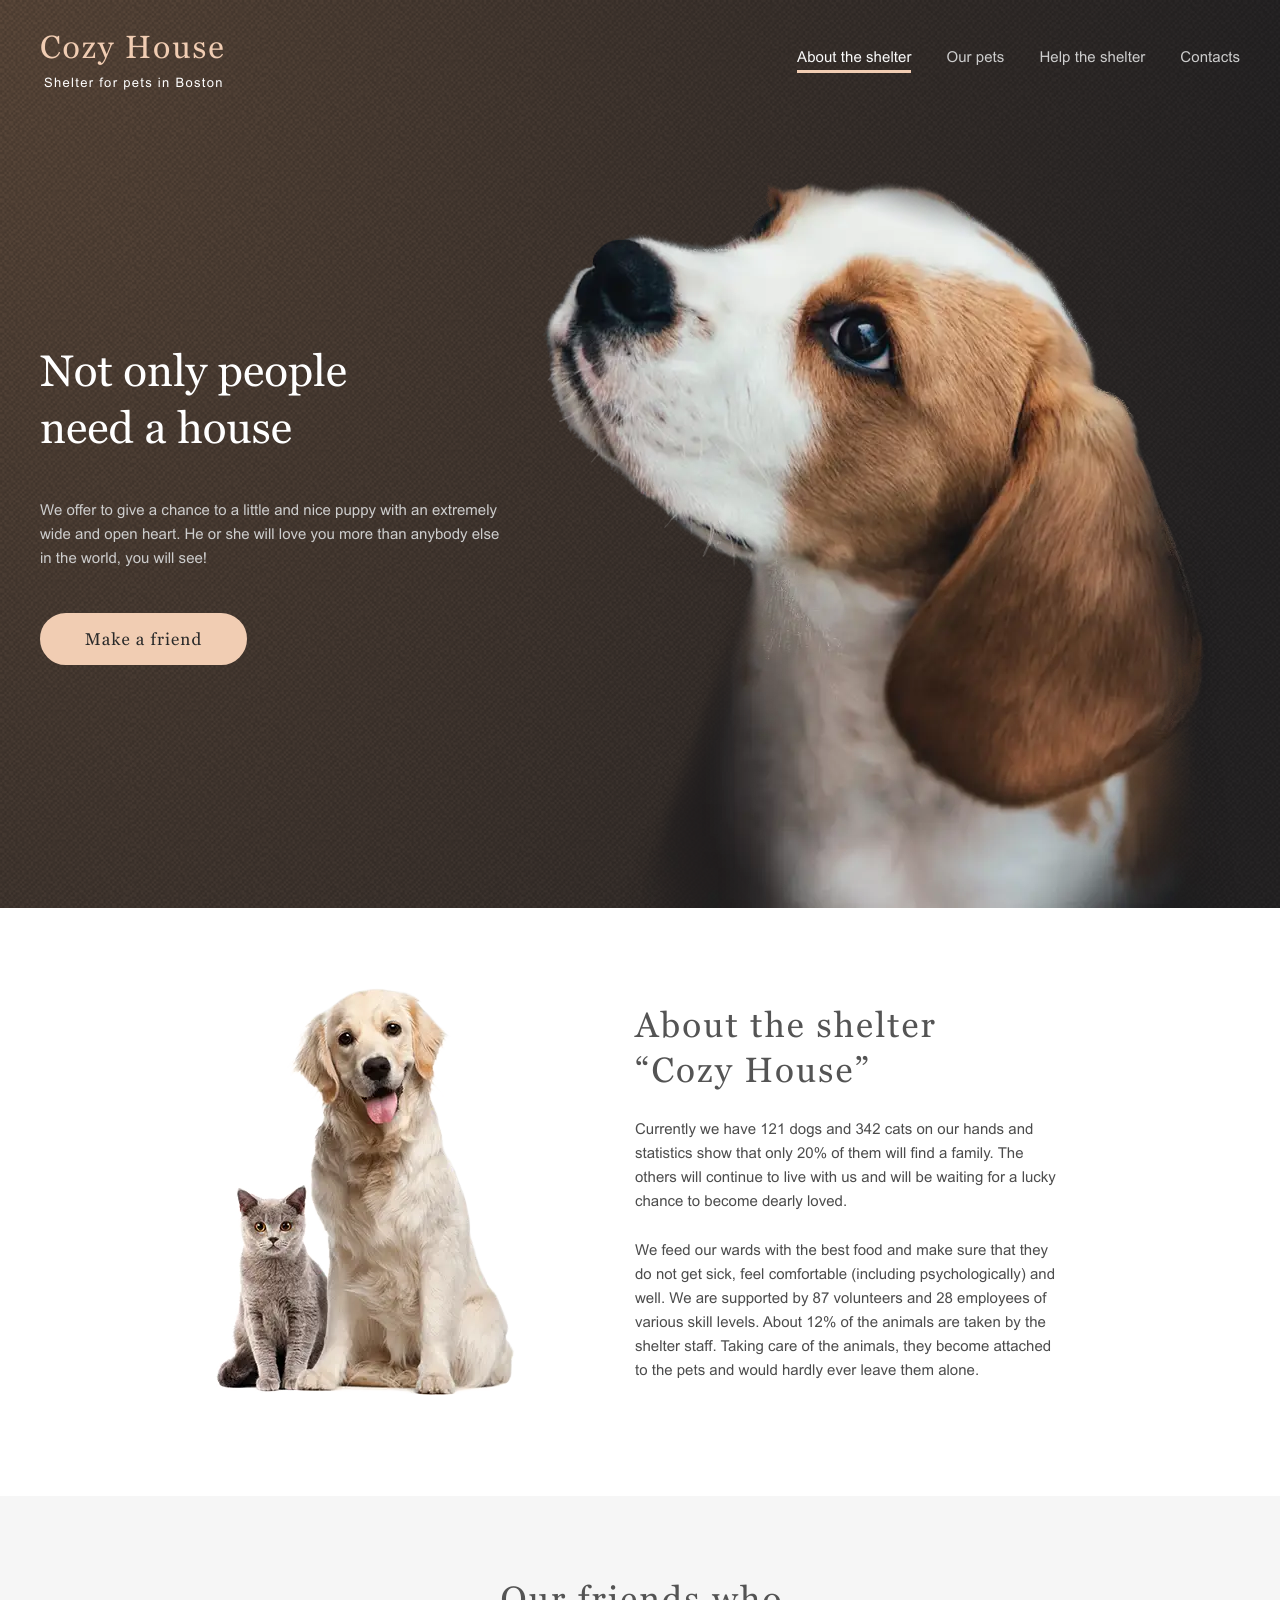
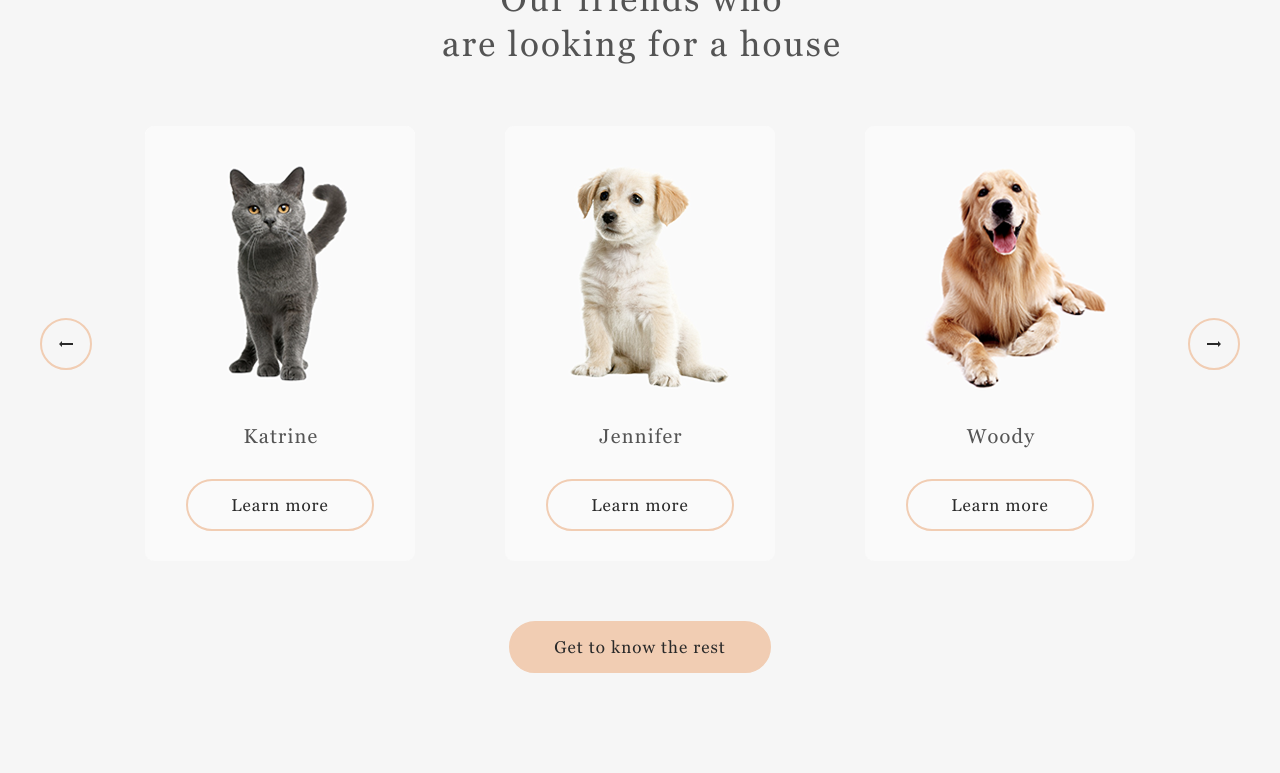
==== shelter/index.html @ 6742ea29 "feat: add adaptive for pets block 320px" ====
<!DOCTYPE html>
<html lang="en">

<head>
  <meta charset="UTF-8">
  <meta name="viewport" content="width=device-width, initial-scale=1.0">
  <title>Cozy House</title>

  <link rel="stylesheet" href="./assets/css/style.css">
  <link rel="icon" href="./favicon.ico">
</head>

<body class="main-page">
  <header class="header full-width">
    <div class="header__container container">
      <a class="logo" href="javascript:void(0);">
        <span class="logo__title">Cozy House</span>
        <h1 class="logo__header">Shelter for pets in Boston</h1>
      </a>

      <nav class="menu">
        <ul class="menu__list">
          <li class="menu__item"><a class="menu__link menu__link_active" href="javascript:void(0);">About the
              shelter</a></li>
          <li class="menu__item"><a class="menu__link" href="./pets.html">Our pets</a></li>
          <li class="menu__item"><a class="menu__link" href="#help">Help the shelter</a></li>
          <li class="menu__item"><a class="menu__link" href="#contacts">Contacts</a></li>
        </ul>
      </nav>
      <button class="mob-menu-btn"></button>
    </div>
  </header>

  <main class="main full-width">
    <section class="start-screen full-width">
      <div class="start-screen__container container">
        <div class="start-screen__content-wrapper">
          <div class="start-screen__text-wrapper">
            <h2 class="start-screen__header">Not only people<br>need a house</h2>
            <p class="start-screen__text">
              We offer to give a chance to a little and nice puppy with an extremely wide and open heart. He or she will
              love you more
              than anybody else in the world, you will see!
            </p>
            <a class="start-screen__btn oval-button" href="#pets">Make a friend</a>
          </div>
          <div class="start-screen__puppy"></div>
        </div>
      </div>
    </section>

    <section class="about full-width">
      <div class="about__container container">
        <div class="about__item">
          <img class="about__img" src="./assets/img/about-pets.webp" alt="pets">
        </div>
        <div class="about__item">
          <h2 class="about__title">About the shelter “Cozy&nbsp;House”</h2>
          <p class="about__text">
            Currently we have 121 dogs and 342 cats on our hands and statistics show that only 20% of them will find a
            family. The others will continue to live with us and will be waiting for a lucky chance to become dearly
            loved.
          </p>
          <p class="about__text about__text_second">
            We feed our wards with the best food and make sure that they do not get sick, feel comfortable (including
            psychologically) and well. We are supported by 87 volunteers and 28 employees of various skill levels. About
            12% of the animals are taken by the shelter staff. Taking care of the animals, they become attached to the
            pets and would hardly ever leave them alone.
          </p>
        </div>
      </div>
    </section>

    <section class="pets full-width" id="pets">
      <div class="pets__container container">
        <h3 class="pets__title">Our friends who<br>are looking for a house</h3>

        <div class="pets__slider-container">
          <div class="pets__slider-btn-wrapper pets__slider-btn-wrapper_left">
            <button class="round-btn pets__slider-btn pets__slider-btn_prev">
              <svg width="14" height="6" viewBox="0 0 14 6" fill="none" xmlns="http://www.w3.org/2000/svg">
                <path d="M14 2V4H3V6L0 3L3 0V2H14Z" fill="#292929"></path>
              </svg>
            </button>
          </div>

          <div class="pets__slider-wrapper">
            <ul class="pets__slider">
              <li class="pets__slider-item">
                <article class="pets__slider-card" data-index="3">
                  <img class="pets__slider-img" src="./assets/img/pets/katrine.png" alt="Katrine">
                  <h4 class="pets__slider-card-title">Katrine</h4>
                  <button class="pets__card-btn oval-button oval-button_contur">Learn more</button>
                </article>
              </li>
              <li class="pets__slider-item">
                <article class="pets__slider-card" data-index="5">
                  <img class="pets__slider-img" src="./assets/img/pets/jennifer.png" alt="Jennifer">
                  <h4 class="pets__slider-card-title">Jennifer</h4>
                  <button class="pets__card-btn oval-button oval-button_contur">Learn more</button>
                </article>
              </li>
              <li class="pets__slider-item">
                <article class="pets__slider-card" data-index="2">
                  <img class="pets__slider-img" src="./assets/img/pets/woody.png" alt="Woody">
                  <h4 class="pets__slider-card-title">Woody</h4>
                  <button class="pets__card-btn oval-button oval-button_contur">Learn more</button>
                </article>
              </li>
            </ul>
          </div>

          <div class="pets__slider-btn-wrapper pets__slider-btn-wrapper_right">
            <button class="round-btn pets__slider-btn pets__slider-btn_next">
              <svg width="14" height="6" viewBox="0 0 14 6" fill="none" xmlns="http://www.w3.org/2000/svg">
                <path d="M0 4V2L11 2V0L14 3L11 6V4L0 4Z" fill="#292929"></path>
              </svg>
            </button>
          </div>
        </div>

        <a class="pets__link-btn oval-button" href="./pets.html">Get to know the rest</a>
      </div>
    </section>

    <!-- <section class="help full-width" id="help">
      <div class="help__container container">
        <h3 class="help__title">How&nbsp;you&nbsp;can&nbsp;help our&nbsp;shelter</h3>

        <ul class="help__items-list">
          <li class="help__item">
            <img class="help__item-img" src="./assets/img/icons/icon-pet-food.svg" alt="pet food">
            <h4 class="help__item-title">Pet food</h4>
          </li>
          <li class="help__item">
            <img class="help__item-img" src="./assets/img/icons/icon-transportation.svg" alt="pet food">
            <h4 class="help__item-title">Transportation</h4>
          </li>
          <li class="help__item">
            <img class="help__item-img" src="./assets/img/icons/icon-toys.svg" alt="pet food">
            <h4 class="help__item-title">Toys</h4>
          </li>
          <li class="help__item">
            <img class="help__item-img" src="./assets/img/icons/icon-bowls-and-cups.svg" alt="pet food">
            <h4 class="help__item-title">Bowls and cups</h4>
          </li>
          <li class="help__item">
            <img class="help__item-img" src="./assets/img/icons/icon-shampoos.svg" alt="pet food">
            <h4 class="help__item-title">Shampoos</h4>
          </li>
          <li class="help__item">
            <img class="help__item-img" src="./assets/img/icons/icon-vitamins.svg" alt="pet food">
            <h4 class="help__item-title">Vitamins</h4>
          </li>
          <li class="help__item">
            <img class="help__item-img" src="./assets/img/icons/icon-medicines.svg" alt="pet food">
            <h4 class="help__item-title">Medicines</h4>
          </li>
          <li class="help__item">
            <img class="help__item-img" src="./assets/img/icons/icon-collars-leashes.svg" alt="pet food">
            <h4 class="help__item-title">Collars / leashes</h4>
          </li>
          <li class="help__item">
            <img class="help__item-img" src="./assets/img/icons/icon-sleeping-area.svg" alt="pet food">
            <h4 class="help__item-title">Sleeping areas</h4>
          </li>
        </ul>
      </div>
    </section>

    <section class="donation full-width">
      <div class="donation__container container">
        <div class="donation__content-wrapper">
          <div class="donation__img-wrapper"></div>
          <div class="donation__text-wrapper">
            <h2 class="donation__title">You&nbsp;can&nbsp;also make&nbsp;a&nbsp;donation</h2>
            <h3 class="donation__subtitle">Name of the bank / Type of bank account</h3>
            <a class="donation__link-btn" href="javascript:void(0);">
              <svg class="donation__link-svg" width="30" height="23" viewBox="0 0 30 23" fill="none"
                xmlns="http://www.w3.org/2000/svg">
                <path
                  d="M25.9815 23H4.01915C1.80285 23 0 21.2046 0 19.0001V3.9999C0 1.79421 1.80285 0 4.01915 0H25.9808C28.196 0 30 1.79421 30 3.9999V19.0001C30.0006 21.2052 28.1972 23 25.9815 23ZM4.01915 1.14285C2.43563 1.14285 1.14836 2.42396 1.14836 3.9999V19.0001C1.14836 20.5755 2.43563 21.8571 4.01915 21.8571H25.9808C27.5638 21.8571 28.8516 20.5755 28.8516 19.0001V3.9999C28.8516 2.42396 27.5638 1.14285 25.9808 1.14285H4.01915ZM20.7037 3.35993C22.1363 3.35993 23.2977 4.51532 23.2977 5.94153C23.2977 7.36774 22.1368 8.52376 20.7037 8.52376C19.2706 8.52376 18.1097 7.36783 18.1097 5.94153C18.1097 4.51523 19.2712 3.35993 20.7037 3.35993ZM24.3204 3.35993C25.7529 3.35993 26.9151 4.51532 26.9151 5.94153C26.9151 7.36774 25.7536 8.52376 24.3204 8.52376C22.8873 8.52376 21.7264 7.36783 21.7264 5.94153C21.7264 4.51523 22.8879 3.35993 24.3204 3.35993ZM3.0861 16.3339H7.8683V18.0481H3.0861V16.3339ZM9.43467 16.3339H14.2175V18.0481H9.43467V16.3339ZM15.782 16.3339H20.5659V18.0481H15.782V16.3339ZM22.1305 16.3339H26.9144V18.0481H22.1305V16.3339ZM3.0861 3.36046H12.1263V5.07474H3.0861V3.36046ZM3.0861 6.76208H7.86946V8.47637H3.0861V6.76208Z"
                  fill="#292929"></path>
              </svg>
              8380 2880 8028 8791 7435
            </a>
            <p class="donation__text">Legal information and lorem ipsum dolor sit amet, consectetur adipiscing elit.
              Maecenas a ipsum at libero sagittis dignissim sed ac diam. Praesent ultrices maximus tortor et vulputate.
              Interdum et malesuada fames ac ante ipsum primis in faucibus.</p>
          </div>
        </div>
      </div>
    </section> -->
  </main>

  <!-- <footer class="footer full-width" id="contacts">
    <div class="footer__container container">
      <div class="footer__item">
        <h3 class="footer__title footer__title_contacts">For questions and suggestions</h3>
        <a class="footer__link" href="mailto:email@shelter.com">
          <svg class="footer__link-svg" width="40" height="26" viewBox="0 0 40 26" fill="none"
            xmlns="http://www.w3.org/2000/svg">
            <path
              d="M39.315 0H0.684964C0.5033 0 0.329077 0.0732456 0.200621 0.203625C0.0721657 0.334003 0 0.510836 0 0.695219V25.3048C0 25.4892 0.0721657 25.666 0.200621 25.7964C0.329077 25.9268 0.5033 26 0.684964 26H39.315C39.4967 26 39.6709 25.9268 39.7994 25.7964C39.9278 25.666 40 25.4892 40 25.3048V0.695219C40 0.510836 39.9278 0.334003 39.7994 0.203625C39.6709 0.0732456 39.4967 0 39.315 0ZM32.5774 15.0331C32.6846 15.5259 32.7954 16.0355 32.6513 16.2882C32.4966 16.5596 31.9966 16.7173 31.5131 16.8699C31.1316 16.9902 30.7373 17.1147 30.3857 17.3212C30.0461 17.5206 29.7523 17.8001 29.4683 18.0704C29.0772 18.4426 28.7079 18.794 28.374 18.794C28.04 18.794 27.6706 18.4425 27.2797 18.0704C26.9956 17.8001 26.7018 17.5205 26.3622 17.3212C26.0107 17.1147 25.6163 16.9903 25.2348 16.8699C24.7513 16.7173 24.2513 16.5596 24.0967 16.2882C23.9526 16.0355 24.0633 15.5259 24.1705 15.0331C24.2584 14.6285 24.3493 14.2103 24.3493 13.7821C24.3493 13.354 24.2584 12.9356 24.1705 12.5311C24.0633 12.0383 23.9526 11.5288 24.0967 11.2759C24.2513 11.0046 24.7513 10.8468 25.2348 10.6942C25.6163 10.5739 26.0107 10.4494 26.3622 10.243C26.7018 10.0435 26.9956 9.76403 27.2797 9.49373C27.6706 9.12165 28.04 8.77015 28.374 8.77015C28.7079 8.77015 29.0773 9.12165 29.4683 9.49373C29.7523 9.76403 30.0461 10.0435 30.3857 10.243C30.7373 10.4493 31.1316 10.5738 31.5131 10.6941C31.9966 10.8467 32.4966 11.0045 32.6512 11.2758C32.7954 11.5286 32.6846 12.0381 32.5774 12.5309C32.4895 12.9354 32.3986 13.3537 32.3986 13.7819C32.3986 14.2102 32.4895 14.6286 32.5774 15.0331ZM30.5975 8.66076C30.5345 8.60237 30.4705 8.54156 30.4053 8.47955C29.8904 7.98955 29.2497 7.3798 28.374 7.3798C27.4982 7.3798 26.8575 7.98955 26.3426 8.47955C26.1045 8.70609 25.8796 8.92013 25.6761 9.03961C25.4574 9.168 25.1518 9.26449 24.8281 9.36655C24.1276 9.58763 23.3336 9.8381 22.9109 10.5797C22.5001 11.3004 22.6768 12.1134 22.8328 12.8307C22.9081 13.1777 22.9794 13.5055 22.9794 13.7821C22.9794 14.0587 22.9081 14.3866 22.8328 14.7336C22.6975 15.3556 22.5473 16.0496 22.7775 16.693L19.9997 19.5464L2.32449 1.39044H37.6748L30.5975 8.66076ZM11.7007 13L1.36993 23.6116V2.38812L11.7007 13ZM12.6635 13.989L19.5124 21.0242C19.5761 21.0896 19.6519 21.1416 19.7356 21.177C19.8192 21.2125 19.9089 21.2308 19.9996 21.2308C20.0902 21.2308 20.18 21.2125 20.2636 21.177C20.3472 21.1416 20.4231 21.0896 20.4868 21.0242L23.6841 17.7398C24.044 17.9494 24.4495 18.0781 24.8281 18.1976C25.1518 18.2997 25.4575 18.3962 25.6761 18.5245C25.8796 18.644 26.1044 18.8581 26.3426 19.0846C26.8575 19.5746 27.4982 20.1844 28.374 20.1844C29.2496 20.1844 29.8904 19.5746 30.4053 19.0846C30.6434 18.858 30.8682 18.644 31.0718 18.5244C31.2043 18.4466 31.3691 18.3806 31.5502 18.3179L37.675 24.6094H2.32431L12.6635 13.989ZM32.9664 17.7946C33.3117 17.6108 33.6223 17.3612 33.8371 16.9846C34.2479 16.2639 34.0711 15.4508 33.9151 14.7336C33.8398 14.3866 33.7686 14.0587 33.7686 13.7821C33.7686 13.5055 33.8398 13.1777 33.9151 12.8307C34.0711 12.1134 34.2479 11.3005 33.837 10.5797C33.4142 9.8381 32.6203 9.58763 31.9197 9.36655L31.8559 9.34634L38.6301 2.38738V23.6122L32.9664 17.7946Z"
              fill="#F1CDB3"></path>
            <path
              d="M28.374 10.2424C26.451 10.2424 24.8865 11.8302 24.8865 13.782C24.8865 15.7337 26.451 17.3215 28.374 17.3215C30.297 17.3215 31.8614 15.7337 31.8614 13.782C31.8614 11.8302 30.2969 10.2424 28.374 10.2424ZM28.374 15.9311C27.2064 15.9311 26.2564 14.967 26.2564 13.782C26.2564 12.5969 27.2063 11.6328 28.374 11.6328C29.5416 11.6328 30.4915 12.5969 30.4915 13.782C30.4915 14.967 29.5415 15.9311 28.374 15.9311Z"
              fill="#F1CDB3"></path>
          </svg>
          email@shelter.com
        </a>
        <a class="footer__link footer__link_phone" href="tel:+136745677554">
          <svg class="footer__link-svg" width="40" height="32" viewBox="0 0 40 32" fill="none"
            xmlns="http://www.w3.org/2000/svg">
            <path
              d="M39.9461 8.89543L37.5102 2.9049C37.4685 2.80251 37.4043 2.71139 37.3226 2.63868C37.2408 2.56598 37.1437 2.51367 37.0389 2.48585L34.111 1.70799C25.5388 -0.569376 14.4609 -0.569281 5.88906 1.70799L2.96105 2.48585C2.85626 2.51367 2.75918 2.56598 2.67743 2.63868C2.59568 2.71139 2.53147 2.80251 2.48984 2.9049L0.0539764 8.89543C-0.0131281 9.06038 -0.0178273 9.24503 0.0407965 9.41333L1.01509 12.2089C1.07166 12.3713 1.18339 12.5075 1.32986 12.5925C1.47633 12.6775 1.64776 12.7056 1.8128 12.6717L11.0692 10.7747C11.2084 10.7462 11.3359 10.675 11.4348 10.5706C11.5337 10.4661 11.5993 10.3334 11.623 10.19L12.4245 5.32594C16.8365 4.18994 23.1635 4.18994 27.5753 5.32594L28.3769 10.19C28.4006 10.3335 28.4662 10.4663 28.5651 10.5707C28.664 10.6751 28.7915 10.7463 28.9307 10.7748L38.187 12.6718C38.3521 12.7056 38.5234 12.6774 38.6699 12.5924C38.8164 12.5075 38.9281 12.3714 38.9848 12.209L39.9592 9.41343C40.0178 9.2451 40.0131 9.06043 39.9461 8.89543ZM2.13193 11.1412L1.63183 9.70624L10.5973 7.78606L10.321 9.46295L2.13193 11.1412ZM11.6222 4.0568C11.4935 4.09314 11.3777 4.16636 11.2883 4.26784C11.1989 4.36933 11.1396 4.49486 11.1174 4.62969L10.848 6.26453L1.85991 8.1896L3.65015 3.78707L6.2409 3.09877C14.5991 0.878304 25.4007 0.878208 33.7593 3.09877L36.35 3.78707L38.1403 8.1896L29.1522 6.26453L28.8828 4.62969C28.8606 4.49487 28.8013 4.36936 28.7119 4.26788C28.6224 4.1664 28.5066 4.09318 28.378 4.0568C23.6016 2.70615 16.3984 2.70615 11.6222 4.0568ZM37.8681 11.1412L29.6792 9.46295L29.4028 7.78606L38.3682 9.70624L37.8681 11.1412Z"
              fill="#F1CDB3"></path>
            <path
              d="M33.2901 13.1186C33.261 12.9842 33.1948 12.8612 33.0995 12.7643C33.0041 12.6673 32.8836 12.6005 32.7522 12.5717L27.9776 11.526L27.3764 7.51395C27.351 7.34431 27.2672 7.18959 27.1401 7.07781C27.013 6.96603 26.851 6.90458 26.6835 6.90458H24.814V5.96398C24.814 5.56724 24.5002 5.2456 24.1129 5.2456C23.7257 5.2456 23.4119 5.56724 23.4119 5.96398V6.90458H16.5882V5.96398C16.5882 5.56724 16.2744 5.2456 15.8871 5.2456C15.4999 5.2456 15.1861 5.56724 15.1861 5.96398V6.90458H13.3166C13.1491 6.90458 12.9871 6.96603 12.86 7.07781C12.7329 7.18959 12.6491 7.34431 12.6237 7.51395L12.0224 11.526L7.24791 12.5717C7.11654 12.6005 6.996 12.6673 6.90063 12.7643C6.80527 12.8612 6.73908 12.9842 6.70996 13.1186L3.46796 28.0878C3.45692 28.1389 3.45134 28.1911 3.45132 28.2434V31.2816C3.45132 31.4721 3.52519 31.6549 3.65666 31.7896C3.78814 31.9243 3.96645 32 4.15239 32H35.8477C36.0336 32 36.212 31.9243 36.3434 31.7896C36.4749 31.6549 36.5488 31.4721 36.5488 31.2816V28.2434C36.5488 28.1911 36.5432 28.1389 36.5321 28.0878L33.2901 13.1186ZM7.98131 13.8802L12.7885 12.8273C12.9276 12.7968 13.0544 12.7238 13.152 12.6178C13.2496 12.5118 13.3134 12.3779 13.335 12.2338L13.9183 8.34134H26.0819L26.6651 12.2338C26.6867 12.3779 26.7505 12.5118 26.8481 12.6178C26.9457 12.7238 27.0725 12.7968 27.2115 12.8273L32.0189 13.8802L34.9741 27.5251H5.0261L7.98131 13.8802ZM11.7966 28.9618L10.8935 30.5632H9.82782L10.7309 28.9618H11.7966ZM13.416 28.9618H28.6721L27.769 30.5632H12.513L13.416 28.9618ZM4.85345 28.9618H9.11142L8.20836 30.5632H4.85345V28.9618ZM29.3885 30.5632L30.2916 28.9618H35.1466V30.5632H29.3885Z"
              fill="#F1CDB3"></path>
            <path
              d="M20 26.1606C24.1492 26.1606 27.5248 22.7016 27.5248 18.45C27.5248 14.1983 24.1492 10.7393 20 10.7393C15.8509 10.7393 12.4753 14.1983 12.4753 18.45C12.4753 22.7016 15.8509 26.1606 20 26.1606ZM20 12.1761C23.3761 12.1761 26.1227 14.9905 26.1227 18.45C26.1227 21.9094 23.3761 24.7238 20 24.7238C16.624 24.7238 13.8774 21.9094 13.8774 18.45C13.8774 14.9905 16.624 12.1761 20 12.1761Z"
              fill="#F1CDB3"></path>
            <path
              d="M20 21.1847C21.4717 21.1847 22.6691 19.9578 22.6691 18.4497C22.6691 16.9416 21.4717 15.7147 20 15.7147C18.5283 15.7147 17.3309 16.9416 17.3309 18.4497C17.3309 19.9578 18.5283 21.1847 20 21.1847ZM20 17.1514C20.6987 17.1514 21.267 17.7338 21.267 18.4497C21.267 19.1656 20.6987 19.7479 20 19.7479C19.3014 19.7479 18.733 19.1656 18.733 18.4497C18.733 17.7339 19.3014 17.1514 20 17.1514Z"
              fill="#F1CDB3"></path>
          </svg>
          +13 674 567 75 54
        </a>
      </div>

      <div class="footer__item">
        <h3 class="footer__title">We are waiting for your visit</h3>
        <a class="footer__link footer__link_map1"
          href="https://www.google.com/maps/place/%D0%91%D0%BE%D0%B1%D1%80%D1%83%D0%B9%D1%81%D0%BA,+%D0%9C%D0%BE%D0%B3%D0%B8%D0%BB%D1%91%D0%B2%D1%81%D0%BA%D0%B0%D1%8F+%D0%BE%D0%B1%D0%BB%D0%B0%D1%81%D1%82%D1%8C,+%D0%91%D0%B5%D0%BB%D0%B0%D1%80%D1%83%D1%81%D1%8C/@53.1454175,29.145987,12z/data=!3m1!4b1!4m6!3m5!1s0x46d73175c3fd0429:0xf3bec40860391cf2!8m2!3d53.1450386!4d29.2355135!16zL20vMDIxaDJn?authuser=0&amp;entry=ttu"
          target="_blank">
          <svg class="footer__link-svg" width="22" height="32" viewBox="0 0 22 32" fill="none"
            xmlns="http://www.w3.org/2000/svg">
            <path
              d="M11 0C4.93475 0 3.05176e-05 4.78519 3.05176e-05 10.6667C3.05176e-05 12.4323 0.455262 14.1829 1.32067 15.7357L10.3985 31.6562C10.5193 31.8685 10.7496 32 11 32C11.2504 32 11.4807 31.8685 11.6016 31.6562L20.6827 15.7304C21.5448 14.1829 22 12.4323 22 10.6666C22 4.78519 17.0653 0 11 0ZM19.4762 15.0905L11 29.9557L2.52717 15.0964C1.7732 13.7435 1.37507 12.2116 1.37507 10.6667C1.37507 5.52019 5.69278 1.33337 11 1.33337C16.3073 1.33337 20.625 5.52025 20.625 10.6667C20.625 12.2116 20.2269 13.7435 19.4762 15.0905Z"
              fill="#F1CDB3"></path>
            <path
              d="M11 5.33329C7.9674 5.33329 5.50008 7.72585 5.50008 10.6666C5.50008 13.6074 7.9674 16 11 16C14.0327 16 16.5 13.6074 16.5 10.6667C16.5 7.72592 14.0327 5.33329 11 5.33329ZM11 14.6667C8.72537 14.6667 6.87505 12.8724 6.87505 10.6667C6.87505 8.46092 8.72537 6.66667 11 6.66667C13.2747 6.66667 15.125 8.46092 15.125 10.6667C15.125 12.8724 13.2747 14.6667 11 14.6667Z"
              fill="#F1CDB3"></path>
          </svg>
          1 Central Street, Boston<br>(entrance from the store)
        </a>
        <a class="footer__link footer__link_map2"
          href="https://www.google.com/maps/place/%D0%91%D0%BE%D0%B1%D1%80%D1%83%D0%B9%D1%81%D0%BA,+%D0%9C%D0%BE%D0%B3%D0%B8%D0%BB%D1%91%D0%B2%D1%81%D0%BA%D0%B0%D1%8F+%D0%BE%D0%B1%D0%BB%D0%B0%D1%81%D1%82%D1%8C,+%D0%91%D0%B5%D0%BB%D0%B0%D1%80%D1%83%D1%81%D1%8C/@53.1454175,29.145987,12z/data=!3m1!4b1!4m6!3m5!1s0x46d73175c3fd0429:0xf3bec40860391cf2!8m2!3d53.1450386!4d29.2355135!16zL20vMDIxaDJn?authuser=0&amp;entry=ttu"
          target="_blank">
          <svg class="footer__link-svg" width="22" height="32" viewBox="0 0 22 32" fill="none"
            xmlns="http://www.w3.org/2000/svg">
            <path
              d="M11 0C4.93475 0 3.05176e-05 4.78519 3.05176e-05 10.6667C3.05176e-05 12.4323 0.455262 14.1829 1.32067 15.7357L10.3985 31.6562C10.5193 31.8685 10.7496 32 11 32C11.2504 32 11.4807 31.8685 11.6016 31.6562L20.6827 15.7304C21.5448 14.1829 22 12.4323 22 10.6666C22 4.78519 17.0653 0 11 0ZM19.4762 15.0905L11 29.9557L2.52717 15.0964C1.7732 13.7435 1.37507 12.2116 1.37507 10.6667C1.37507 5.52019 5.69278 1.33337 11 1.33337C16.3073 1.33337 20.625 5.52025 20.625 10.6667C20.625 12.2116 20.2269 13.7435 19.4762 15.0905Z"
              fill="#F1CDB3"></path>
            <path
              d="M11 5.33329C7.9674 5.33329 5.50008 7.72585 5.50008 10.6666C5.50008 13.6074 7.9674 16 11 16C14.0327 16 16.5 13.6074 16.5 10.6667C16.5 7.72592 14.0327 5.33329 11 5.33329ZM11 14.6667C8.72537 14.6667 6.87505 12.8724 6.87505 10.6667C6.87505 8.46092 8.72537 6.66667 11 6.66667C13.2747 6.66667 15.125 8.46092 15.125 10.6667C15.125 12.8724 13.2747 14.6667 11 14.6667Z"
              fill="#F1CDB3"></path>
          </svg>
          18 South Park, London
        </a>
      </div>

      <div class="footer__item"></div>
    </div>
  </footer> -->

  <script src="./assets/js/index.js"></script>
</body>

</html>
---- shelter/assets/css/style.css ----
:root {
  --color-light-xl: #ffffff;
  --color-light-l: #f6f6f6;
  --color-light-s: #fafafa;
  --color-dark-s: #cdcdcd;
  --color-dark-m: #b2b2b2;
  --color-dark-l: #545454;
  --color-dark-xl: #4c4c4c;
  --color-dark-2xl: #444;
  --color-dark-3xl: #292929;
  --color-primary: #f1cdb3;
  --color-primary-light: #fddcc4;
  --transition: 0.4s ease;
  --slider-margin: clamp(4px, 4px + (45 - 4) * (100vw - 1040px) / (1280 - 1040), 45px);
}

@media only screen and (max-width: 1040px) {
  :root {
    --slider-margin: clamp(20px, 20px + (85 - 20) * (100vw - 768px) / (1040 - 768), 85px);
  }
}
@media only screen and (max-width: 767px) {
  :root {
    --slider-margin: clamp(5px, 5px + (20 - 5) * (100vw - 730px) / (767 - 730), 20px);
  }
}
/*--- Fonts ---*/
@font-face {
  font-family: "Arial";
  font-weight: 400;
  font-style: italic;
  src: url("./../fonts/arial-italic.woff2") format("woff2");
}
@font-face {
  font-family: "Arial";
  font-weight: 400;
  font-style: normal;
  src: url("./../fonts/arial-regular.woff2") format("woff2");
}
@font-face {
  font-family: "Georgia";
  font-weight: 400;
  font-style: italic;
  src: url("./../fonts/georgia-italic.woff2") format("woff2");
}
@font-face {
  font-family: "Georgia";
  font-weight: 400;
  font-style: normal;
  src: url("./../fonts/georgia-regular.woff2") format("woff2");
}
@font-face {
  font-family: "Georgia";
  font-weight: 700;
  font-style: normal;
  src: url("./../fonts/georgia-bold.woff2") format("woff2");
}
* {
  /*--- Disable outline light on touchscreen devices ---*/
  -webkit-tap-highlight-color: transparent;
  outline: none;
  /*--- Disable select text and image ---*/
  -moz-user-select: none;
  -o-user-select: none;
  -webkit-user-select: none;
  user-select: none;
  /*--- Reset Styles ---*/
  box-sizing: border-box;
  padding: 0;
  margin: 0;
  /*--- Scrollbar for all ---*/
  scrollbar-width: thin; /* thin | auto | none */
  scrollbar-color: rgba(120, 120, 120, 0.4) transparent;
  /*--- For Fonts Render ---*/
  text-rendering: geometricPrecision;
}

/*--- Scrollbar for all ---*/
::-webkit-scrollbar {
  width: 12px;
  height: 12px;
}

::-webkit-scrollbar-track {
  background: transparent;
}

::-webkit-scrollbar-thumb {
  background-color: rgba(120, 120, 120, 0.4);
  border-radius: 6px;
  border: 3px solid transparent;
  background-clip: content-box;
}

::-webkit-scrollbar-thumb:hover {
  background-color: rgba(120, 120, 120, 0.6);
}

ul,
ol {
  list-style: none;
}

a {
  text-decoration: none;
  color: inherit;
}

img {
  display: block;
  max-width: 100%;
  height: auto;
  border: 0;
}

button {
  background: none;
  border: none;
  padding: 0;
  cursor: pointer;
  font: inherit;
}

input,
textarea,
select,
button {
  font: inherit;
  color: inherit;
  background: none;
  border: none;
  outline: none;
  -webkit-appearance: none;
     -moz-appearance: none;
          appearance: none;
}

input[type=search]::-webkit-search-cancel-button {
  -webkit-appearance: none;
}

textarea {
  resize: vertical;
  overflow: auto;
}

table {
  border-collapse: collapse;
  border-spacing: 0;
}

td,
th {
  padding: 0;
}

hr {
  height: 0;
  margin: 0;
  border: 0;
  border-top: 1px solid #cccccc;
}

pre {
  white-space: pre-wrap;
  word-wrap: break-word;
}

code,
kbd,
samp {
  font-family: monospace, monospace;
}

figure {
  margin: 0;
}

figcaption {
  display: block;
  margin-top: 0.5em;
}

html {
  scroll-behavior: smooth;
  overflow-y: scroll;
}

body {
  min-height: 100dvh;
}

.full-width {
  overflow-x: hidden;
  width: 100%;
}

.container {
  display: flex;
  flex-direction: column;
  align-items: center;
  width: 100%;
  max-width: 1280px;
  padding-left: clamp(30px, 30px + (40 - 30) * (100vw - 768px) / (1280 - 768), 40px);
  padding-right: clamp(30px, 30px + (40 - 30) * (100vw - 768px) / (1280 - 768), 40px);
}

@media only screen and (max-width: 767px) {
  .container {
    padding-left: clamp(20px, 20px + (30 - 20) * (100vw - 320px) / (767 - 320), 30px);
    padding-right: clamp(20px, 20px + (30 - 20) * (100vw - 320px) / (767 - 320), 30px);
  }
}
.oval-button {
  display: inline-flex;
  justify-content: center;
  align-items: center;
  height: 52px;
  padding: 0 43px 0 43px;
  background-color: var(--color-primary);
  color: var(--color-dark-3xl);
  text-decoration: none;
  border: 2px solid var(--color-primary);
  border-radius: 26px;
  font-family: "Georgia";
  font-weight: 400;
  font-size: 17px;
  line-height: 1.3;
  letter-spacing: 0.06em;
  transition: var(--transition);
}
.oval-button_contur {
  background-color: transparent;
}

.round-btn {
  position: relative;
  z-index: 2;
  display: flex;
  justify-content: center;
  align-items: center;
  width: 52px;
  height: 52px;
  border-radius: 50%;
  border: 2px solid var(--color-primary);
  background-color: transparent;
  cursor: pointer;
  transition: var(--transition);
  -webkit-transition: var(--transition);
}
.round-btn_disabled {
  cursor: not-allowed;
  border: 2px solid var(--color-dark-s);
  color: var(--color-dark-s);
}

.mob-menu-btn {
  position: relative;
  z-index: 100;
  width: 30px;
  height: 22px;
  border: none;
  border-top: 2px solid var(--color-primary);
  border-bottom: 2px solid var(--color-primary);
  background-color: transparent;
  cursor: pointer;
  display: none;
  justify-content: center;
  align-items: center;
  transition: var(--transition);
  -webkit-transition: var(--transition);
}

.mob-menu-btn::before {
  content: "";
  display: block;
  width: 30px;
  height: 2px;
  background-color: var(--color-primary);
}

@media (hover: hover) and (pointer: fine) {
  .oval-button:hover {
    background-color: var(--color-primary-light);
    border: 2px solid var(--color-primary-light);
  }
  .round-btn:hover {
    background-color: var(--color-primary-light);
    border: 2px solid var(--color-primary-light);
  }
  .round-btn.round-btn_disabled:hover {
    cursor: not-allowed;
    border: 2px solid var(--color-dark-s);
    color: var(--color-dark-s);
    background-color: transparent;
  }
}
.header {
  display: flex;
  justify-content: center;
  align-items: center;
  position: relative;
  z-index: 100;
  min-height: 120px;
}
.header__container {
  flex-direction: row;
  justify-content: space-between;
  height: 60px;
}

.logo {
  flex-shrink: 0;
  display: block;
  text-decoration: none;
  margin-top: 1px;
}
.logo__title {
  display: block;
  font-family: Georgia;
  font-weight: 400;
  font-size: 32px;
  line-height: 1.1;
  letter-spacing: 0.06em;
  color: var(--color-primary);
  transition: var(--transition);
  -webkit-transition: var(--transition);
}
.logo__header {
  font-family: Arial;
  font-weight: 400;
  font-size: 13px;
  letter-spacing: 1.3px;
  color: var(--color-light-xl);
  margin: 9px 0px 0px 4px;
  transition: var(--transition);
  -webkit-transition: var(--transition);
}

.menu {
  display: flex;
  align-items: center;
}
.menu__list {
  display: flex;
  gap: 35px;
  list-style: none;
}
.menu__link {
  display: block;
  text-decoration: none;
  font-family: Arial, sans-serif;
  font-weight: 400;
  font-size: 15px;
  line-height: 1.6;
  letter-spacing: 0.055px;
  margin-bottom: 1px;
  color: var(--color-dark-s);
  border-bottom: transparent;
  transition: var(--transition);
  -webkit-transition: var(--transition);
}
.menu__link_active {
  color: var(--color-light-s);
  border-bottom: 3px solid var(--color-primary);
  cursor: default;
}

.pets-page .logo__header,
.pets-page .menu__link.menu__link_active {
  color: var(--color-dark-3xl);
}
.pets-page .logo__title,
.pets-page .menu__link {
  color: var(--color-dark-l);
}

@media (hover: hover) and (pointer: fine) {
  .menu__link:hover {
    color: var(--color-light-s);
  }
  .logo:hover .logo__title {
    color: var(--color-light-xl);
  }
  .logo:hover .logo__header {
    color: var(--color-primary);
  }
  .pets-page .menu__link:hover {
    color: var(--color-dark-3xl);
  }
  .pets-page .logo:hover .logo__title {
    color: var(--color-dark-3xl);
  }
  .pets-page .logo:hover .logo__header {
    color: var(--color-dark-l);
  }
}
@media only screen and (max-width: 767px) {
  .menu {
    display: none;
  }
  .mob-menu-btn {
    display: flex;
  }
}
.main {
  margin-top: -120px;
}

.pets-page .main {
  margin-top: 0;
}

.start-screen {
  display: flex;
  justify-content: center;
  background: url(./../../assets/img/bg/grid.webp), radial-gradient(100% 215.42% at 0% 0%, #5B483A 0%, #262425 100%), #211F20;
}
.start-screen__content-wrapper {
  display: flex;
  justify-content: space-between;
  gap: clamp(10px, 10px + (42 - 10) * (100vw - 1100px) / (1280 - 1100), 42px);
  width: 100%;
  margin-top: clamp(120px, 120px + (180 - 120) * (100vw - 1100px) / (1280 - 1100), 180px);
}
.start-screen__text-wrapper {
  width: 100%;
  max-width: 460px;
  margin-top: 163px;
  margin-top: clamp(30px, 30px + (163 - 30) * (100vw - 1100px) / (1280 - 1100), 163px);
}
.start-screen__header {
  font-family: "Georgia";
  font-weight: 400;
  font-size: 44px;
  line-height: 1.3;
  color: var(--color-light-xl);
}
.start-screen__text {
  margin-top: 42px;
  font-family: "Arial";
  font-weight: 400;
  font-size: 15px;
  line-height: 1.6;
  letter-spacing: 0.01px;
  color: var(--color-dark-s);
}
.start-screen__btn {
  margin-top: 42px;
}
.start-screen__puppy {
  flex: 1 1 auto;
  aspect-ratio: 698/728;
  background-image: url(./../img/start-screen-puppy.webp);
  background-position: center;
  background-size: cover;
  background-repeat: no-repeat;
}

@media only screen and (max-width: 920px) {
  .start-screen__content-wrapper {
    flex-direction: column;
    align-items: center;
  }
  .start-screen__text-wrapper {
    display: flex;
    flex-direction: column;
    align-items: center;
  }
  .start-screen__header {
    width: 100%;
  }
  .start-screen__puppy {
    width: 100%;
    max-width: 569px;
    margin-top: 89px;
    transform: translateX(69px);
  }
}
@media only screen and (max-width: 767px) {
  .start-screen__container {
    padding-left: clamp(10px, 10px + (20 - 10) * (100vw - 380px) / (767 - 380), 20px);
    padding-right: clamp(10px, 10px + (20 - 10) * (100vw - 380px) / (767 - 380), 20px);
  }
  .start-screen__header {
    font-size: clamp(25px, 25px + (44 - 25) * (100vw - 380px) / (767 - 380), 44px);
    letter-spacing: 0.06em;
  }
  .start-screen__puppy {
    transform: translateX(clamp(19px, 19px + (69 - 19) * (100vw - 320px) / (767 - 320), 69px));
    max-width: clamp(261px, 261px + (569 - 261) * (100vw - 320px) / (767 - 320), 569px);
    margin-top: 94px;
  }
}
@media only screen and (max-width: 550px) {
  .start-screen__header, .start-screen__text {
    text-align: center;
  }
}
.about {
  display: flex;
  justify-content: center;
  min-height: 588px;
  background-color: var(--color-light-xl);
}
.about__container {
  flex-direction: row;
  flex-wrap: wrap;
  justify-content: center;
  min-height: 588px;
  padding: 80px 0px 100px 0px;
}
.about__item {
  display: flex;
  flex-direction: column;
  justify-content: center;
  width: 50%;
  max-width: 430px;
}
.about__item:first-child {
  align-items: flex-end;
}
.about__item:last-child {
  transform: translate(-5px, 0px);
}
.about__img {
  display: block;
  width: 100%;
  max-width: 300px;
  margin-right: 125px;
}
.about__title {
  font-family: "Georgia";
  font-weight: 400;
  font-size: 35px;
  line-height: 1.3;
  letter-spacing: 2.1px;
  color: var(--color-dark-l);
  margin: 2px 0 0 0;
}
.about__text {
  font-family: "Arial";
  font-weight: 400;
  font-size: 15px;
  line-height: 1.6;
  letter-spacing: 0.01px;
  color: var(--color-dark-xl);
  margin-top: 25px;
  transform: translate(0px, -1px);
}

@media only screen and (max-width: 920px) {
  .about__container {
    flex-direction: column-reverse;
  }
  .about__item {
    width: 100%;
    max-width: clamp(430px, 430px + (600 - 430) * (100vw - 768px) / (920 - 768), 600px);
  }
  .about__item:first-child {
    align-items: center;
  }
  .about__item:last-child {
    transform: translate(0px, 0px);
  }
  .about .about__img {
    margin-right: 0;
    margin-top: 77px;
  }
}
@media only screen and (max-width: 767px) {
  .about__container {
    padding-left: 25px;
    padding-right: 25px;
    padding-top: clamp(41px, 41px + (80 - 41) * (100vw - 380px) / (767 - 380), 80px);
    padding-bottom: clamp(44px, 44px + (100 - 44) * (100vw - 380px) / (767 - 380), 100px);
  }
  .about__title {
    font-size: clamp(25px, 25px + (35 - 25) * (100vw - 380px) / (767 - 380), 35px);
    letter-spacing: 0.06em;
    line-height: 1.3;
  }
  .about__item:first-child {
    max-width: clamp(259px, 259px + (430 - 259) * (100vw - 320px) / (767 - 320), 430px);
    margin-top: calc(clamp(0px, 0px + (37 - 0) * (100vw - 320px) / (767 - 320), 37px) - 37px);
  }
}
@media only screen and (max-width: 550px) {
  .about__title {
    text-align: center;
  }
  .about__text {
    text-align: justify;
  }
  .about__text_second {
    margin-top: 22px;
  }
}
.pets {
  display: flex;
  justify-content: center;
  min-height: 877px;
  background: var(--color-light-l);
}
.pets__title {
  font-family: "Georgia";
  font-weight: 400;
  font-size: 35px;
  line-height: 1.29;
  letter-spacing: 2.1px;
  text-align: center;
  color: var(--color-dark-l);
  margin: 80px 0px 0px 0px;
  padding: 0px;
  transform: translate(2px, 1px);
}
.pets__slider-container {
  display: flex;
  justify-content: space-between;
  width: 100%;
  min-height: 435px;
  margin: 0px;
  overflow: hidden;
  transition: var(--transition);
  -webkit-transition: var(--transition);
}
.pets__slider-btn-wrapper {
  display: flex;
  align-items: center;
  width: auto;
  flex-shrink: 0;
  position: relative;
}
.pets__slider-btn-wrapper_left::before, .pets__slider-btn-wrapper_right::before {
  content: "";
  display: block;
  position: absolute;
  left: 0;
  top: 0;
  width: 100%;
  height: 100%;
  background: rgb(246, 246, 246);
  background: linear-gradient(90deg, rgb(246, 246, 246) 0%, rgb(246, 246, 246) 50%, rgba(246, 246, 246, 0) 100%);
  z-index: 1;
}
.pets__slider-wrapper {
  display: flex;
  justify-content: center;
  margin: 0px;
  padding: 60px 0px 60px 0px;
  overflow: hidden;
  width: 100%;
  position: relative;
}
.pets__slider-wrapper::after {
  left: auto;
  right: 0;
  background: linear-gradient(90deg, rgba(246, 246, 246, 0) 0%, rgb(246, 246, 246) 50%, rgb(246, 246, 246) 100%);
}
.pets__slider {
  display: flex;
  justify-content: center;
  list-style: none;
  padding: 0px;
  margin: 0px;
  height: 435px;
}
.pets__slider-item {
  width: auto;
  margin-top: 0px;
  margin-bottom: 0px;
  margin-left: var(--slider-margin);
  margin-right: var(--slider-margin);
  flex-shrink: 0;
}
.pets__slider-card {
  width: 270px;
  height: 100%;
  border-radius: 9px;
  overflow: hidden;
  background-color: var(--color-light-s);
  cursor: pointer;
  transition: var(--transition);
  -webkit-transition: var(--transition);
}
.pets__slider-img {
  display: block;
  width: 270px;
  height: 270px;
  -o-object-fit: cover;
     object-fit: cover;
}
.pets__slider-card-title {
  font-family: "Georgia";
  font-weight: 400;
  font-size: 20px;
  letter-spacing: 0.06em;
  color: var(--color-dark-l);
  padding: 0px;
  margin: 30px 0px 0px 2px;
  text-align: center;
}
.pets__card-btn {
  display: flex;
  margin: 31px auto 0px auto;
}

.pets-page .pets {
  min-height: 1342px;
}

@media (hover: hover) and (pointer: fine) {
  .pets__slider-card:hover {
    position: relative;
    z-index: 2;
    background-color: var(--color-light-xl);
    box-shadow: 0 2px 35px 14px rgba(13, 13, 13, 0.04);
  }
  .pets__slider-card:hover .oval-button {
    background-color: var(--color-primary-light);
    border: 2px solid var(--color-primary-light);
  }
}
@media only screen and (max-width: 1040px) {
  .pets__slider-item:nth-child(3) {
    display: none;
  }
}
@media only screen and (max-width: 767px) {
  .pets__container {
    padding-left: clamp(10px, 10px + (30 - 10) * (100vw - 380px) / (767 - 380), 30px);
    padding-right: clamp(10px, 10px + (30 - 10) * (100vw - 380px) / (767 - 380), 30px);
  }
  .pets__title {
    margin-top: clamp(41px, 41px + (80 - 41) * (100vw - 380px) / (767 - 380), 80px);
    margin-right: 3px;
    font-size: clamp(25px, 25px + (35 - 25) * (100vw - 380px) / (767 - 380), 35px);
    letter-spacing: 0.06em;
    line-height: 1.28;
  }
  .pets__slider-wrapper {
    padding-top: clamp(42px, 42px + (60 - 42) * (100vw - 380px) / (767 - 380), 60px);
    padding-bottom: clamp(20px, 20px + (60 - 20) * (100vw - 380px) / (767 - 380), 60px);
  }
}
@media only screen and (max-width: 730px) {
  .pets__slider-item:nth-child(2) {
    display: none;
  }
}
@media only screen and (max-width: 440px) {
  .pets {
    min-height: auto;
  }
  .pets__container {
    padding-bottom: 42px;
  }
  .pets__slider-container {
    flex-wrap: wrap;
    justify-content: center;
    -moz-column-gap: 80px;
         column-gap: 80px;
  }
  .pets__slider-wrapper {
    order: 0;
  }
  .pets__slider-btn-wrapper_left {
    order: 1;
  }
  .pets__slider-btn-wrapper_right {
    order: 2;
  }
  .pets__link-btn {
    margin-top: 42px;
  }
}
.help {
  display: flex;
  justify-content: center;
  min-height: 611px;
  background-color: var(--color-light-xl);
}
.help__title {
  font-family: "Georgia";
  font-weight: 400;
  font-size: 35px;
  line-height: 1.28;
  letter-spacing: 0.06em;
  text-align: center;
  color: var(--color-dark-l);
  max-width: 320px;
  margin: 80px auto 0px auto;
  padding-left: 2px;
  padding-top: 1px;
}
.help__items-list {
  display: flex;
  flex-wrap: wrap;
  justify-content: center;
  margin-top: 59px;
  margin-bottom: 99px;
  padding: 0;
  list-style: none;
  gap: 55px 119.5px;
}
.help__item {
  flex-shrink: 0;
  display: flex;
  flex-direction: column;
  align-items: center;
  justify-content: space-between;
  height: 113px;
  overflow: hidden;
  padding: 0px;
  margin: 0px;
}
.help__item-title {
  font-family: "Georgia", serif;
  font-weight: 400;
  font-size: 20px;
  line-height: 1.15;
  letter-spacing: 0.06em;
  text-align: center;
  color: var(--color-dark-l);
  margin: 0;
  padding: 0;
  transform: translate(1px, 0px);
}

@media only screen and (max-width: 920px) {
  .help__items-list {
    gap: 55px 60px;
  }
  .help__item {
    width: 170px;
    height: 114px;
  }
}
.donation {
  display: flex;
  justify-content: center;
  min-height: 462px;
  padding: 80px 0 100px 0;
  background: var(--color-light-l);
}
.donation__content-wrapper {
  width: 100%;
  max-width: 915px;
  margin: 0 auto;
  display: flex;
  min-height: 282px;
  justify-content: space-between;
  gap: 20px;
}
.donation__img-wrapper {
  width: 60%;
  max-width: 505px;
  background-image: url(./../img/donation-dog.webp);
  background-repeat: no-repeat;
  background-position: center;
  background-size: contain;
  margin-left: 1px;
}
.donation__text-wrapper {
  flex-shrink: 0;
  width: 50%;
  max-width: 380px;
  min-width: 350px;
}
.donation__title {
  margin: 1px 0px 0px 1px;
  font-family: "Georgia", serif;
  font-weight: 400;
  font-size: 35px;
  line-height: 1.28;
  letter-spacing: 2.1px;
  color: var(--color-dark-l);
}
.donation__subtitle {
  font-family: "Georgia", serif;
  font-weight: 400;
  font-size: 15px;
  line-height: 1.1;
  letter-spacing: 0.9px;
  color: var(--color-dark-l);
  margin: 21px 0px 0px 1px;
}
.donation__link-btn {
  display: inline-flex;
  width: 350px;
  margin: 20px 0px 0px 1px;
  padding: 10px 15px;
  text-decoration: none;
  background-color: var(--color-primary);
  border-radius: 9px;
  font-family: "Georgia", serif;
  font-weight: 400;
  font-size: 20px;
  line-height: 1.15;
  letter-spacing: 0.06em;
  color: var(--color-dark-l);
  transition: var(--transition);
  -webkit-transition: var(--transition);
}
.donation__link-svg {
  margin-right: 15px;
}
.donation__text {
  font-family: "Arial", sans-serif;
  font-style: italic;
  font-weight: 400;
  font-size: 12px;
  line-height: 1.5;
  letter-spacing: 0.01px;
  color: var(--color-dark-m);
  margin: 19px 0px 0px 1px;
}

@media only screen and (max-width: 860px) {
  .donation {
    padding: 80px 0 89px 0;
  }
  .donation__content-wrapper {
    flex-direction: column-reverse;
    align-items: center;
  }
  .donation__link-btn {
    margin: 17px 0px 0px 0px;
  }
  .donation__img-wrapper {
    aspect-ratio: 505/282;
    margin-top: 31px;
  }
  .donation__img-wrapper, .donation__text-wrapper {
    width: 100%;
  }
}
.our-friends {
  display: flex;
  justify-content: center;
  min-height: 1342px;
  background-color: var(--color-light-l);
}
.our-friends__container {
  padding-top: 80px;
  padding-bottom: 100px;
}
.our-friends__title {
  font-family: "Georgia";
  font-weight: 400;
  font-size: 35px;
  line-height: 129%;
  letter-spacing: 0.06em;
  color: #545454;
  margin: 1px 0px 0px 3px;
  text-align: center;
}
.our-friends__cards-wrapper {
  display: flex;
  flex-wrap: wrap;
  justify-content: center;
  margin: 45px 0px 0px 0px;
  gap: 30px 40px;
  padding: 14px 0px 14px 0px;
}
.our-friends__card {
  width: 270px;
  height: 435px;
  border-radius: 9px;
  overflow: hidden;
  background-color: #fafafa;
  cursor: pointer;
  transition: var(--transition);
  -webkit-transition: var(--transition);
}
.our-friends__img {
  display: block;
  width: 270px;
  height: 270px;
  -o-object-fit: cover;
     object-fit: cover;
}
.our-friends__card-title {
  font-family: "Georgia", serif;
  font-weight: 400;
  font-size: 20px;
  letter-spacing: 0.06em;
  color: #545454;
  padding: 0px;
  margin: 31px 0px 0px 2px;
  text-align: center;
}
.our-friends__card-btn {
  display: flex;
  margin: 30px auto 0px auto;
  width: 187px;
  padding: 0;
}
.our-friends__buttons-wrapper {
  display: flex;
  justify-content: center;
  margin: 45px 0px 0px 0px;
  gap: 20px;
}
.our-friends__btn_counter {
  background-color: var(--color-primary);
  pointer-events: none;
}

@media (hover: hover) and (pointer: fine) {
  .our-friends__card:hover {
    position: relative;
    z-index: 2;
    background-color: var(--color-light-xl);
    box-shadow: 0 2px 35px 14px rgba(13, 13, 13, 0.04);
  }
  .our-friends__card:hover .oval-button {
    background-color: var(--color-primary-light);
    border: 2px solid var(--color-primary-light);
  }
}
.footer {
  display: flex;
  justify-content: center;
  padding: 40px 0px 0px 0px;
  background: url(./../../assets/img/bg/grid.webp), radial-gradient(110.67% 538.64% at 5.73% 50%, #513D2F 0%, #1A1A1C 100%), #211F20;
}
.footer__container {
  flex-direction: row;
  justify-content: space-between;
  gap: 20px;
  transition: none;
  -webkit-transition: none;
}
.footer__item {
  display: flex;
  flex-direction: column;
  flex-shrink: 0;
  justify-content: space-between;
  height: 234px;
  margin: -45px 0px 0px 0px;
}
.footer__item:nth-child(1) {
  width: 279px;
}
.footer__item:nth-child(2) {
  width: 302px;
}
.footer__title {
  font-family: "Georgia";
  font-weight: 400;
  font-size: 35px;
  line-height: 1.29;
  letter-spacing: 0.06em;
  color: var(--color-light-xl);
  margin: 0;
}
.footer__link {
  display: inline-flex;
  align-items: center;
  text-decoration: none;
  font-family: "Georgia", serif;
  font-weight: 400;
  font-size: 20px;
  line-height: 1.1;
  letter-spacing: 0.06em;
  color: var(--color-primary);
  transition: var(--transition);
  -webkit-transition: var(--transition);
}
.footer__link-svg {
  margin-right: 20px;
  transition: var(--transition);
  -webkit-transition: var(--transition);
}
.footer__item:last-child {
  aspect-ratio: 30/31;
  width: 100%;
  height: auto;
  max-width: 300px;
  background-image: url(./../img/footer-puppy.webp);
  background-repeat: no-repeat;
  background-position: center;
  background-size: contain;
  margin: 0px 0px 0px 0px;
  transform: translate(1px, 0px);
}

@media (hover: hover) and (pointer: fine) {
  .footer__link:hover {
    color: var(--color-primary-light);
    transition: var(--transition);
    -webkit-transition: var(--transition);
  }
  .footer__link:hover .footer__link-svg path {
    fill: var(--color-primary-light);
    transition: var(--transition);
    -webkit-transition: var(--transition);
  }
}
@media only screen and (max-width: 996px) {
  .footer__container {
    flex-wrap: wrap;
    justify-content: center;
    row-gap: 65px;
    -moz-column-gap: clamp(60px, 60px + (180 - 60) * (100vw - 768px) / (920 - 768), 180px);
         column-gap: clamp(60px, 60px + (180 - 60) * (100vw - 768px) / (920 - 768), 180px);
  }
  .footer__item {
    margin: -10px 0 0 0;
  }
}/*# sourceMappingURL=style.css.map */
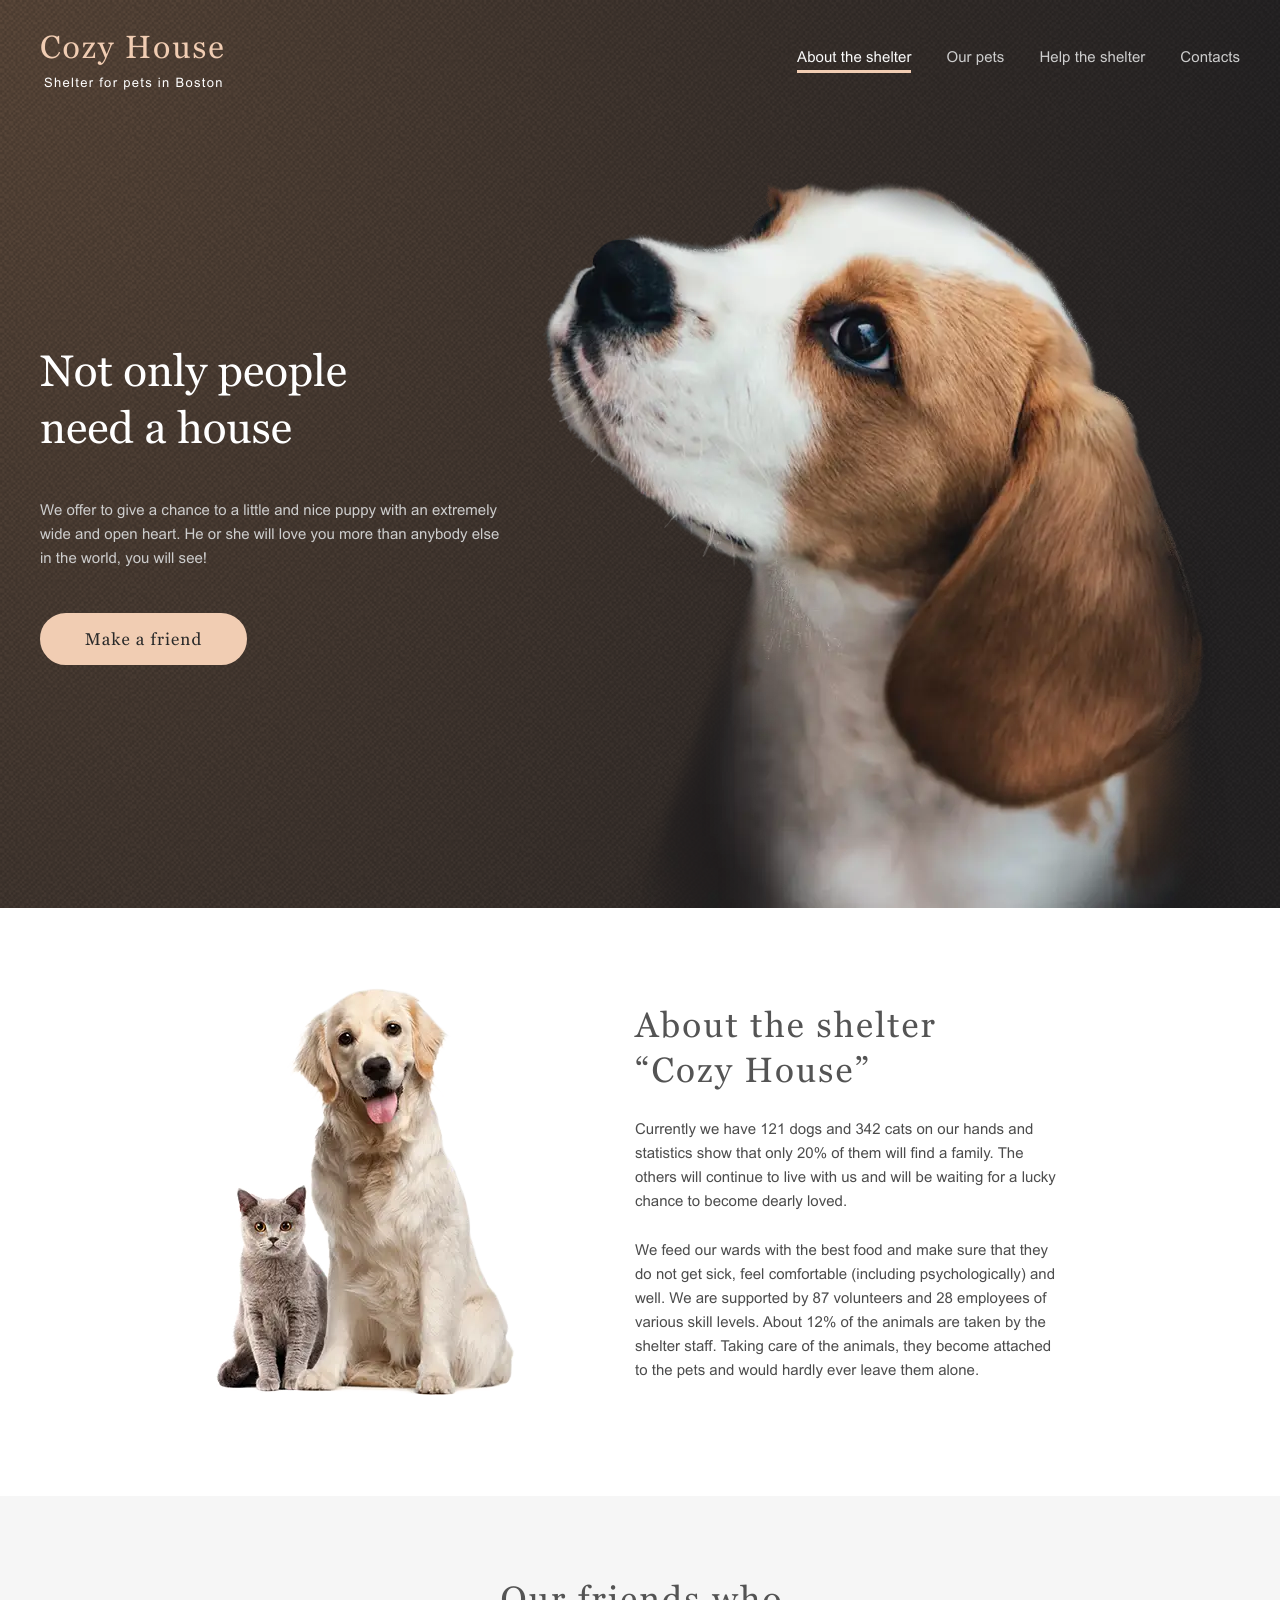
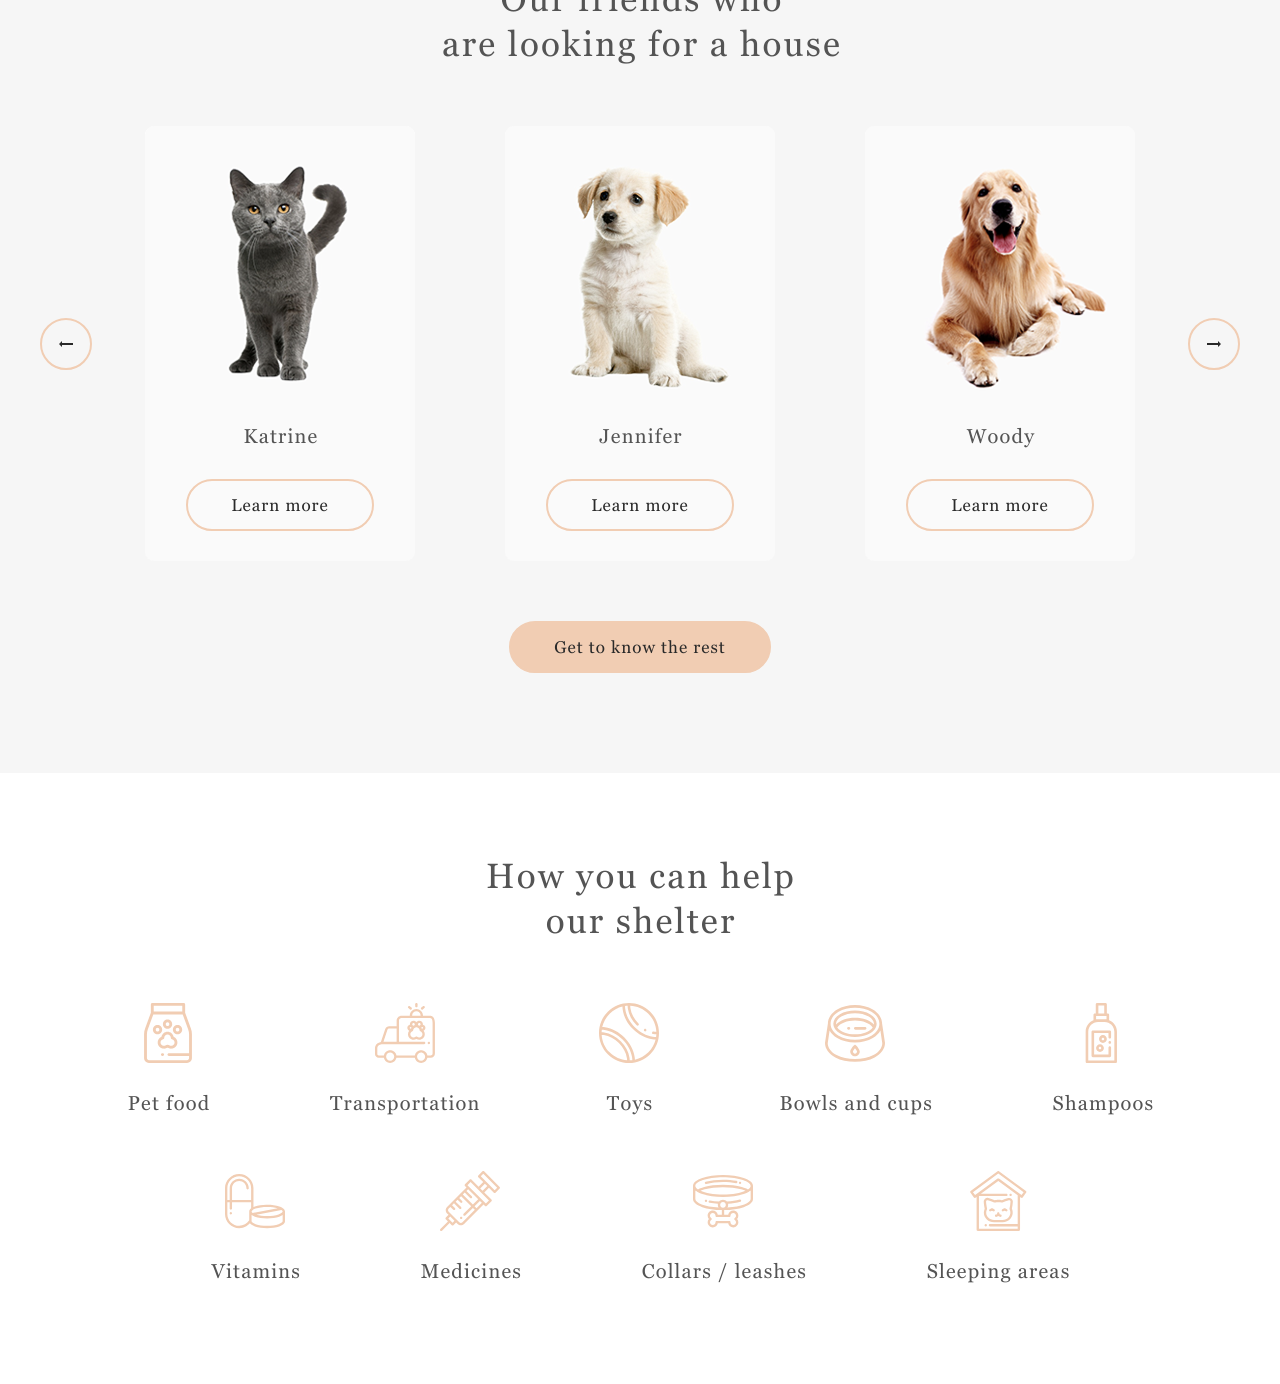
==== commit e6c3277f: "feat: add adaptive for help block 320px" ====
--- a/shelter/index.html
+++ b/shelter/index.html
@@ -123,7 +123,7 @@
       </div>
     </section>
 
-    <!-- <section class="help full-width" id="help">
+    <section class="help full-width" id="help">
       <div class="help__container container">
         <h3 class="help__title">How&nbsp;you&nbsp;can&nbsp;help our&nbsp;shelter</h3>
 
@@ -168,7 +168,7 @@
       </div>
     </section>
 
-    <section class="donation full-width">
+    <!-- <section class="donation full-width">
       <div class="donation__container container">
         <div class="donation__content-wrapper">
           <div class="donation__img-wrapper"></div>
--- a/shelter/assets/css/style.css
+++ b/shelter/assets/css/style.css
@@ -836,6 +836,40 @@
     height: 114px;
   }
 }
+@media only screen and (max-width: 768px) {
+  .help__container {
+    padding-left: clamp(15px, 15px + (30 - 15) * (100vw - 380px) / (767 - 380), 30px);
+    padding-right: clamp(15px, 15px + (30 - 15) * (100vw - 380px) / (767 - 380), 30px);
+  }
+  .help__title {
+    margin-top: clamp(42px, 42px + (80 - 42) * (100vw - 380px) / (767 - 380), 80px);
+    font-size: clamp(25px, 25px + (35 - 25) * (100vw - 380px) / (767 - 380), 35px);
+  }
+}
+@media only screen and (max-width: 550px) {
+  .help__items-list {
+    -moz-column-gap: clamp(30px, 30px + (60 - 30) * (100vw - 360px) / (767 - 360), 60px);
+         column-gap: clamp(30px, 30px + (60 - 30) * (100vw - 360px) / (767 - 360), 60px);
+    row-gap: clamp(30px, 30px + (55 - 30) * (100vw - 360px) / (767 - 360), 55px);
+    margin-top: clamp(41px, 41px + (59 - 41) * (100vw - 360px) / (767 - 360), 59px);
+  }
+  .help__item {
+    width: clamp(130px, 130px + (170 - 130) * (100vw - 340px) / (550 - 340), 170px);
+    height: clamp(87px, 87px + (114 - 87) * (100vw - 360px) / (550 - 360), 114px);
+  }
+  .help__item-title {
+    font-size: clamp(15px, 15px + (20 - 15) * (100vw - 380px) / (550 - 380), 20px);
+  }
+  .help__item-img {
+    width: clamp(50px, 50px + (60 - 50) * (100vw - 380px) / (550 - 380), 60px);
+  }
+}
+@media only screen and (max-width: 340px) {
+  .help__items-list {
+    width: 292px;
+    justify-content: flex-start;
+  }
+}
 .donation {
   display: flex;
   justify-content: center;
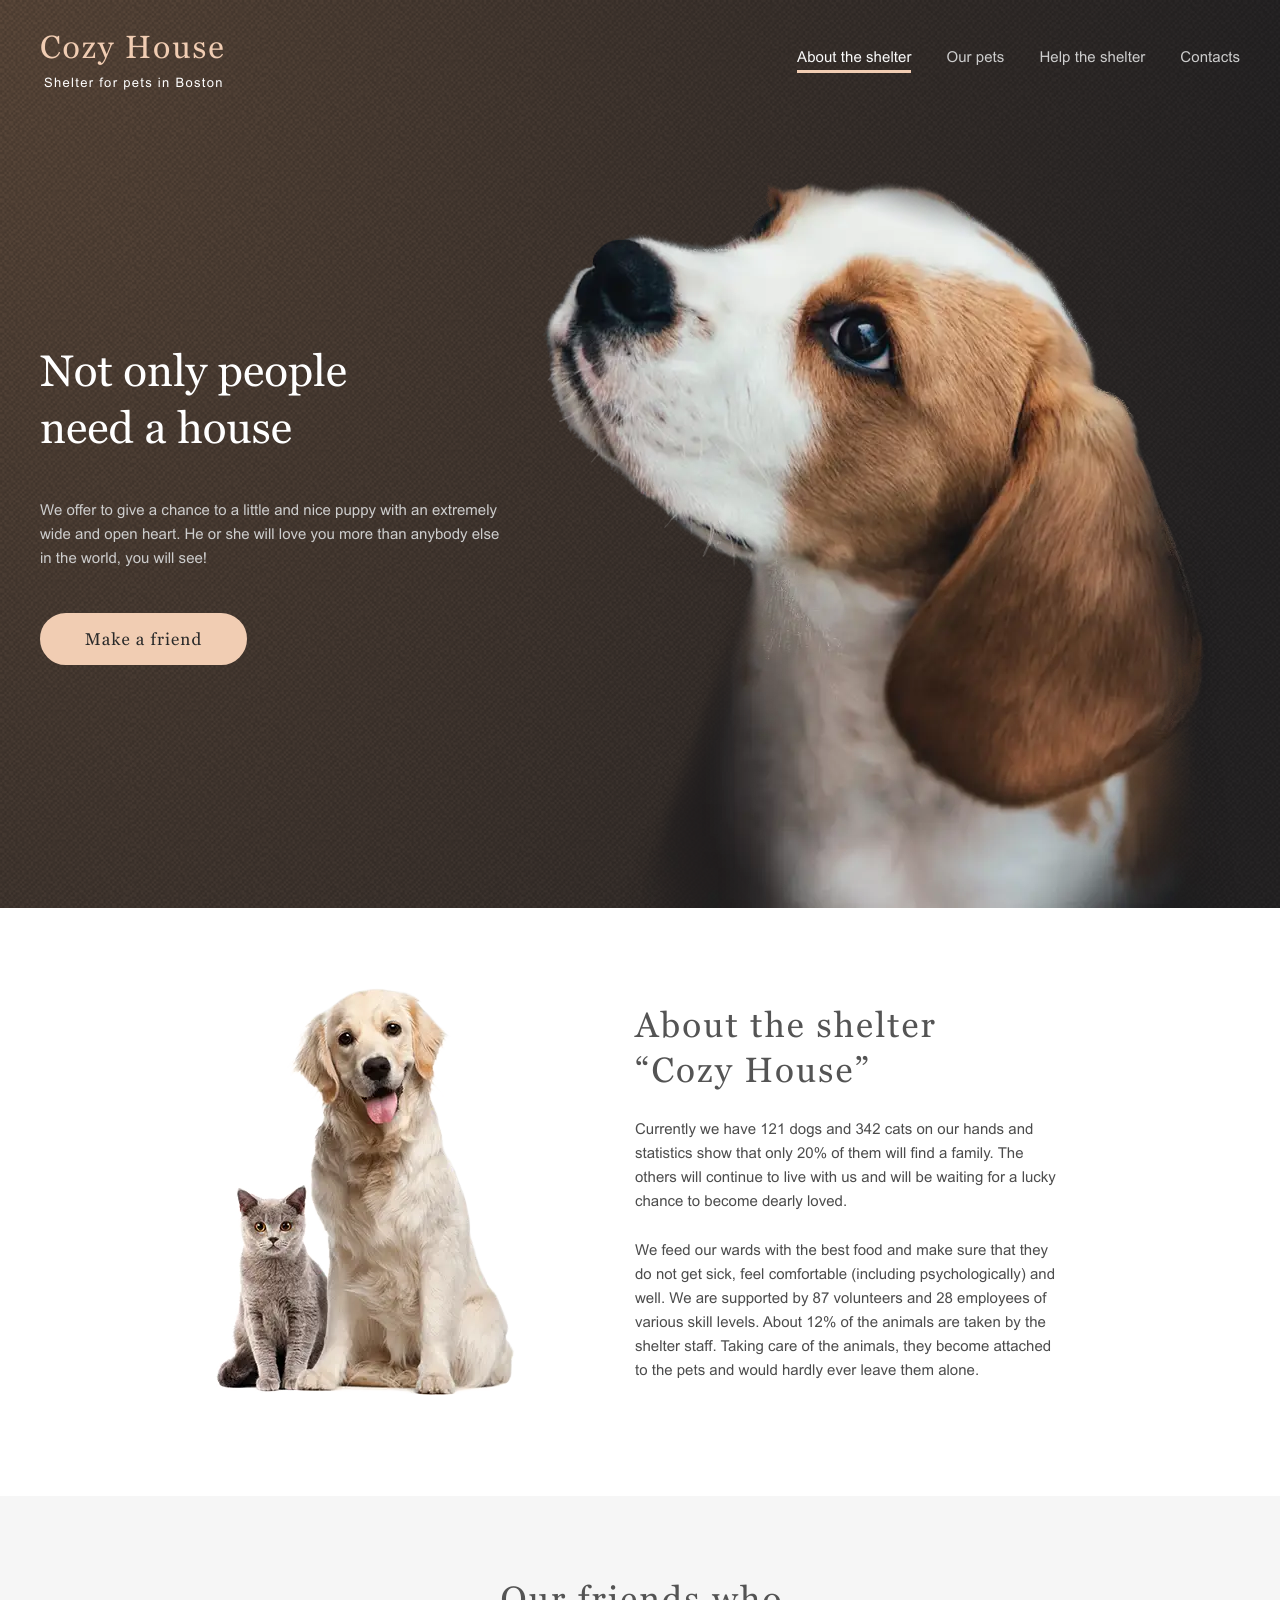
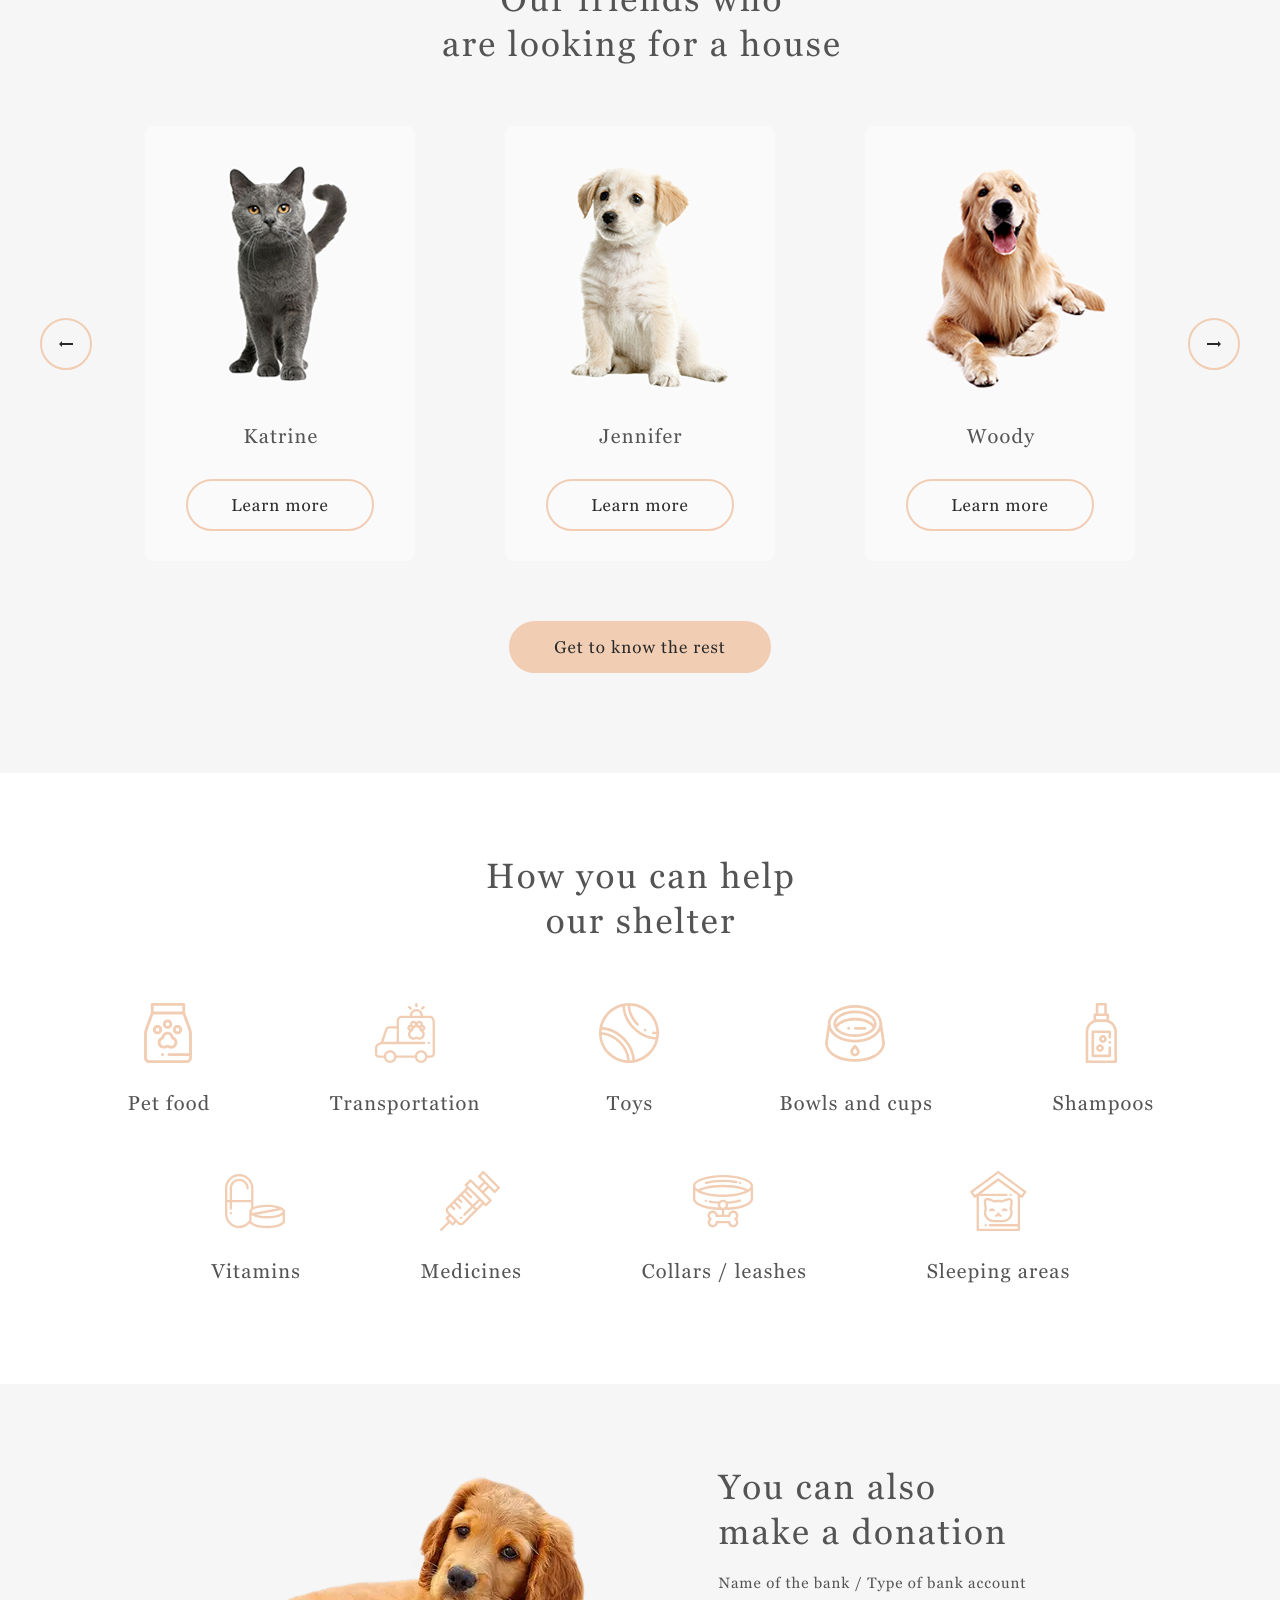
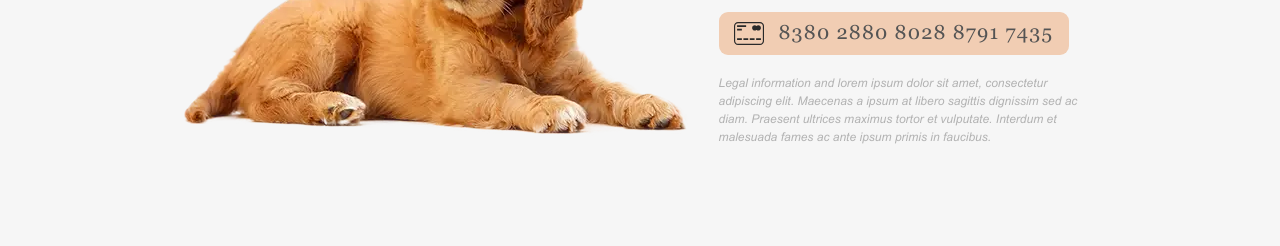
==== commit bff4fa36: "feat: add adaptive for donation block 320px" ====
--- a/shelter/index.html
+++ b/shelter/index.html
@@ -168,7 +168,7 @@
       </div>
     </section>
 
-    <!-- <section class="donation full-width">
+    <section class="donation full-width">
       <div class="donation__container container">
         <div class="donation__content-wrapper">
           <div class="donation__img-wrapper"></div>
@@ -190,7 +190,7 @@
           </div>
         </div>
       </div>
-    </section> -->
+    </section>
   </main>
 
   <!-- <footer class="footer full-width" id="contacts">
--- a/shelter/assets/css/style.css
+++ b/shelter/assets/css/style.css
@@ -836,7 +836,7 @@
     height: 114px;
   }
 }
-@media only screen and (max-width: 768px) {
+@media only screen and (max-width: 767px) {
   .help__container {
     padding-left: clamp(15px, 15px + (30 - 15) * (100vw - 380px) / (767 - 380), 30px);
     padding-right: clamp(15px, 15px + (30 - 15) * (100vw - 380px) / (767 - 380), 30px);
@@ -844,6 +844,9 @@
   .help__title {
     margin-top: clamp(42px, 42px + (80 - 42) * (100vw - 380px) / (767 - 380), 80px);
     font-size: clamp(25px, 25px + (35 - 25) * (100vw - 380px) / (767 - 380), 35px);
+  }
+  .help__items-list {
+    margin-bottom: clamp(42px, 42px + (99 - 42) * (100vw - 380px) / (767 - 380), 99px);
   }
 }
 @media only screen and (max-width: 550px) {
@@ -967,6 +970,49 @@
   }
   .donation__img-wrapper, .donation__text-wrapper {
     width: 100%;
+  }
+}
+@media only screen and (max-width: 767px) {
+  .donation {
+    padding-top: clamp(42px, 42px + (80 - 42) * (100vw - 380px) / (767 - 380), 80px);
+    padding-bottom: clamp(36px, 36px + (89 - 36) * (100vw - 380px) / (767 - 380), 89px);
+  }
+  .donation__title {
+    font-size: clamp(25px, 25px + (35 - 25) * (100vw - 380px) / (767 - 380), 35px);
+    letter-spacing: 0.06em;
+  }
+  .donation__subtitle {
+    letter-spacing: 0;
+  }
+}
+@media only screen and (max-width: 550px) {
+  .donation__text-wrapper {
+    display: flex;
+    flex-direction: column;
+    align-items: center;
+    min-width: auto;
+  }
+  .donation__content-wrapper {
+    gap: 6px;
+  }
+  .donation__title {
+    text-align: center;
+  }
+  .donation__subtitle {
+    margin: 24px 0px 0px -1px;
+  }
+  .donation__text {
+    text-align: justify;
+  }
+  .donation__link-btn {
+    font-size: clamp(15px, 15px + (20 - 15) * (100vw - 380px) / (550 - 380), 20px);
+    width: auto;
+    min-width: 281px;
+    margin: 22px 0px 0px -1px;
+    align-items: center;
+  }
+  .donation__img-wrapper {
+    width: 94%;
   }
 }
 .our-friends {
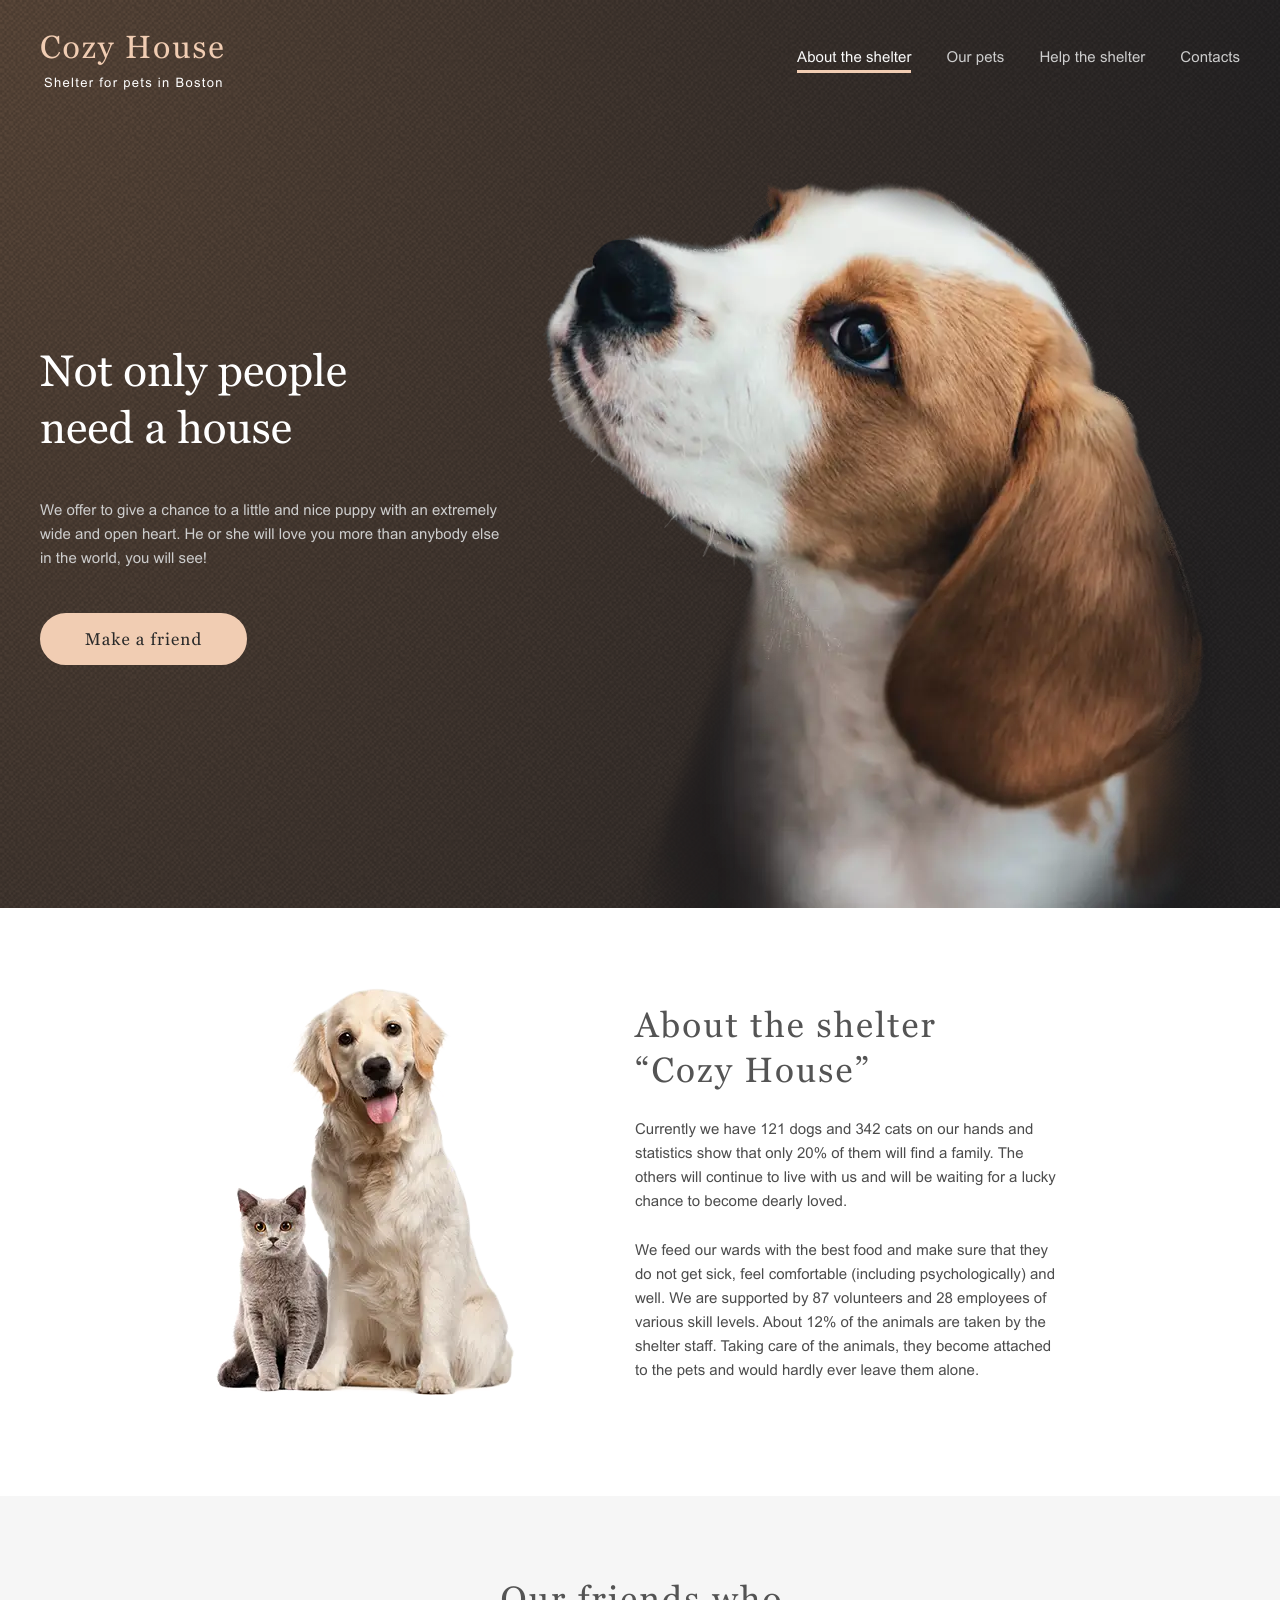
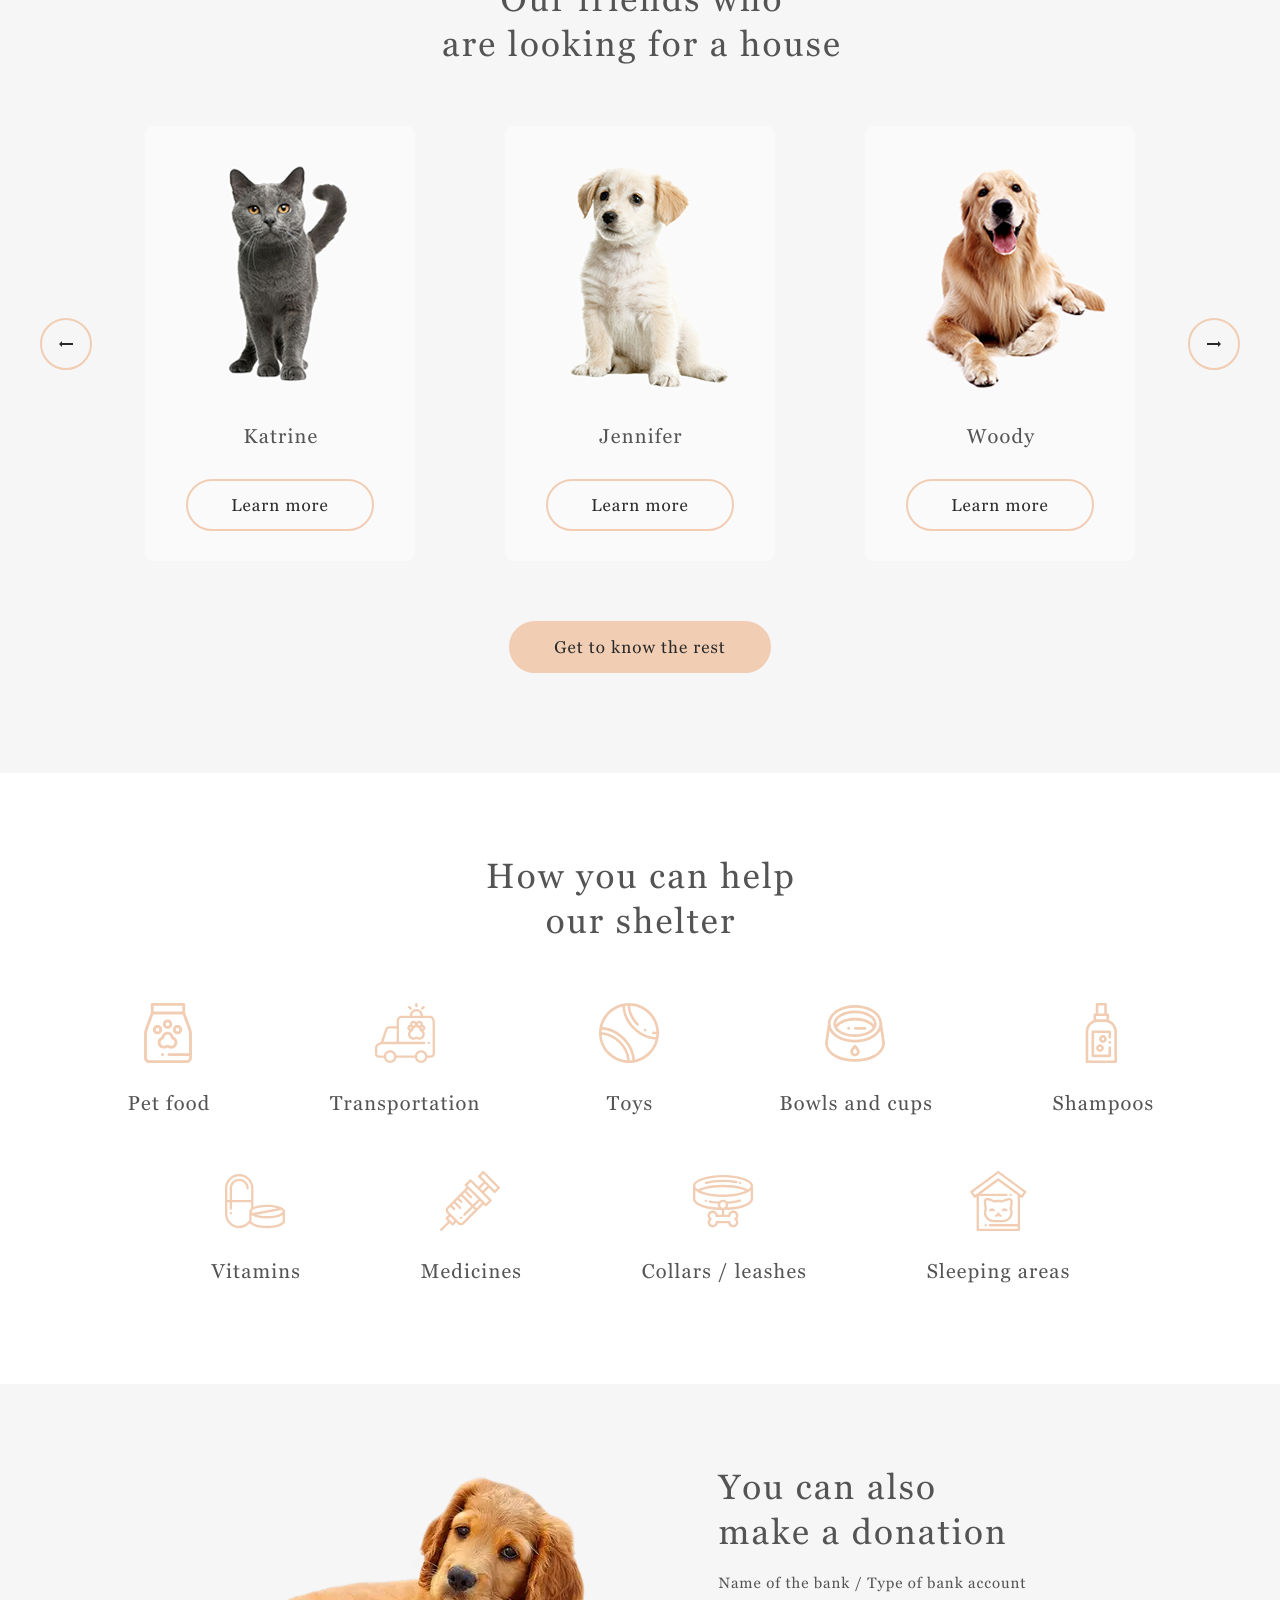
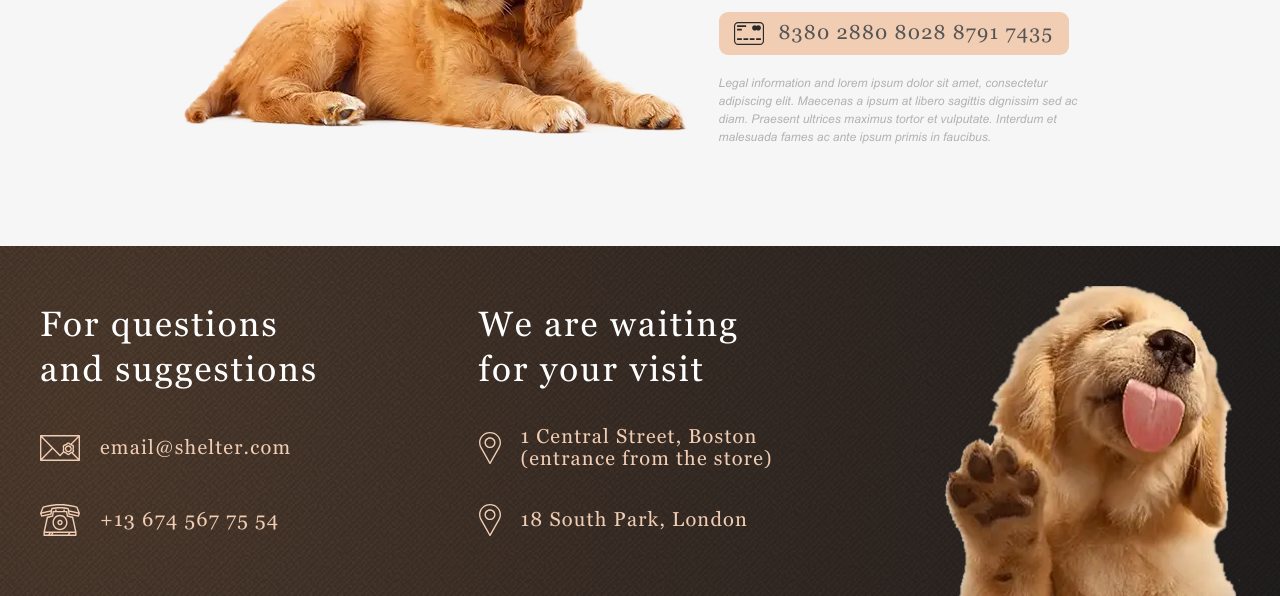
==== commit 2d59d361: "feat: add adaptive for footer 320px" ====
--- a/shelter/index.html
+++ b/shelter/index.html
@@ -193,7 +193,7 @@
     </section>
   </main>
 
-  <!-- <footer class="footer full-width" id="contacts">
+  <footer class="footer full-width" id="contacts">
     <div class="footer__container container">
       <div class="footer__item">
         <h3 class="footer__title footer__title_contacts">For questions and suggestions</h3>
@@ -261,9 +261,9 @@
         </a>
       </div>
 
-      <div class="footer__item"></div>
+      <div class="footer__item footer__item_img"></div>
     </div>
-  </footer> -->
+  </footer>
 
   <script src="./assets/js/index.js"></script>
 </body>
--- a/shelter/assets/css/style.css
+++ b/shelter/assets/css/style.css
@@ -1189,4 +1189,45 @@
   .footer__item {
     margin: -10px 0 0 0;
   }
+}
+@media only screen and (max-width: 767px) {
+  .footer__container {
+    padding-left: 10px;
+    padding-right: 10px;
+  }
+  .footer__title {
+    font-size: clamp(25px, 25px + (35 - 25) * (100vw - 380px) / (767 - 380), 35px);
+  }
+}
+@media only screen and (max-width: 550px) {
+  .footer__container {
+    row-gap: clamp(51px, 51px + (65 - 51) * (100vw - 380px) / (550 - 380), 65px);
+  }
+  .footer__item:nth-child(1) {
+    width: 281px;
+    height: clamp(208px, 208px + (234 - 208) * (100vw - 380px) / (550 - 380), 234px);
+  }
+  .footer__item:nth-child(2) {
+    height: clamp(220px, 220px + (234 - 220) * (100vw - 380px) / (550 - 380), 234px);
+  }
+  .footer__item:nth-child(2) .footer__title {
+    max-width: 294px;
+    transform: translate(4px, 0px);
+  }
+  .footer__link_map1 {
+    transform: translate(-3px, 0px);
+  }
+  .footer__link_map2 {
+    justify-content: flex-start !important;
+  }
+  .footer__title {
+    text-align: center;
+  }
+  .footer__link {
+    justify-content: center;
+  }
+  .footer__item_img {
+    max-width: clamp(260px, 260px + (300 - 260) * (100vw - 380px) / (550 - 380), 300px) !important;
+    margin-top: -10px !important;
+  }
 }/*# sourceMappingURL=style.css.map */
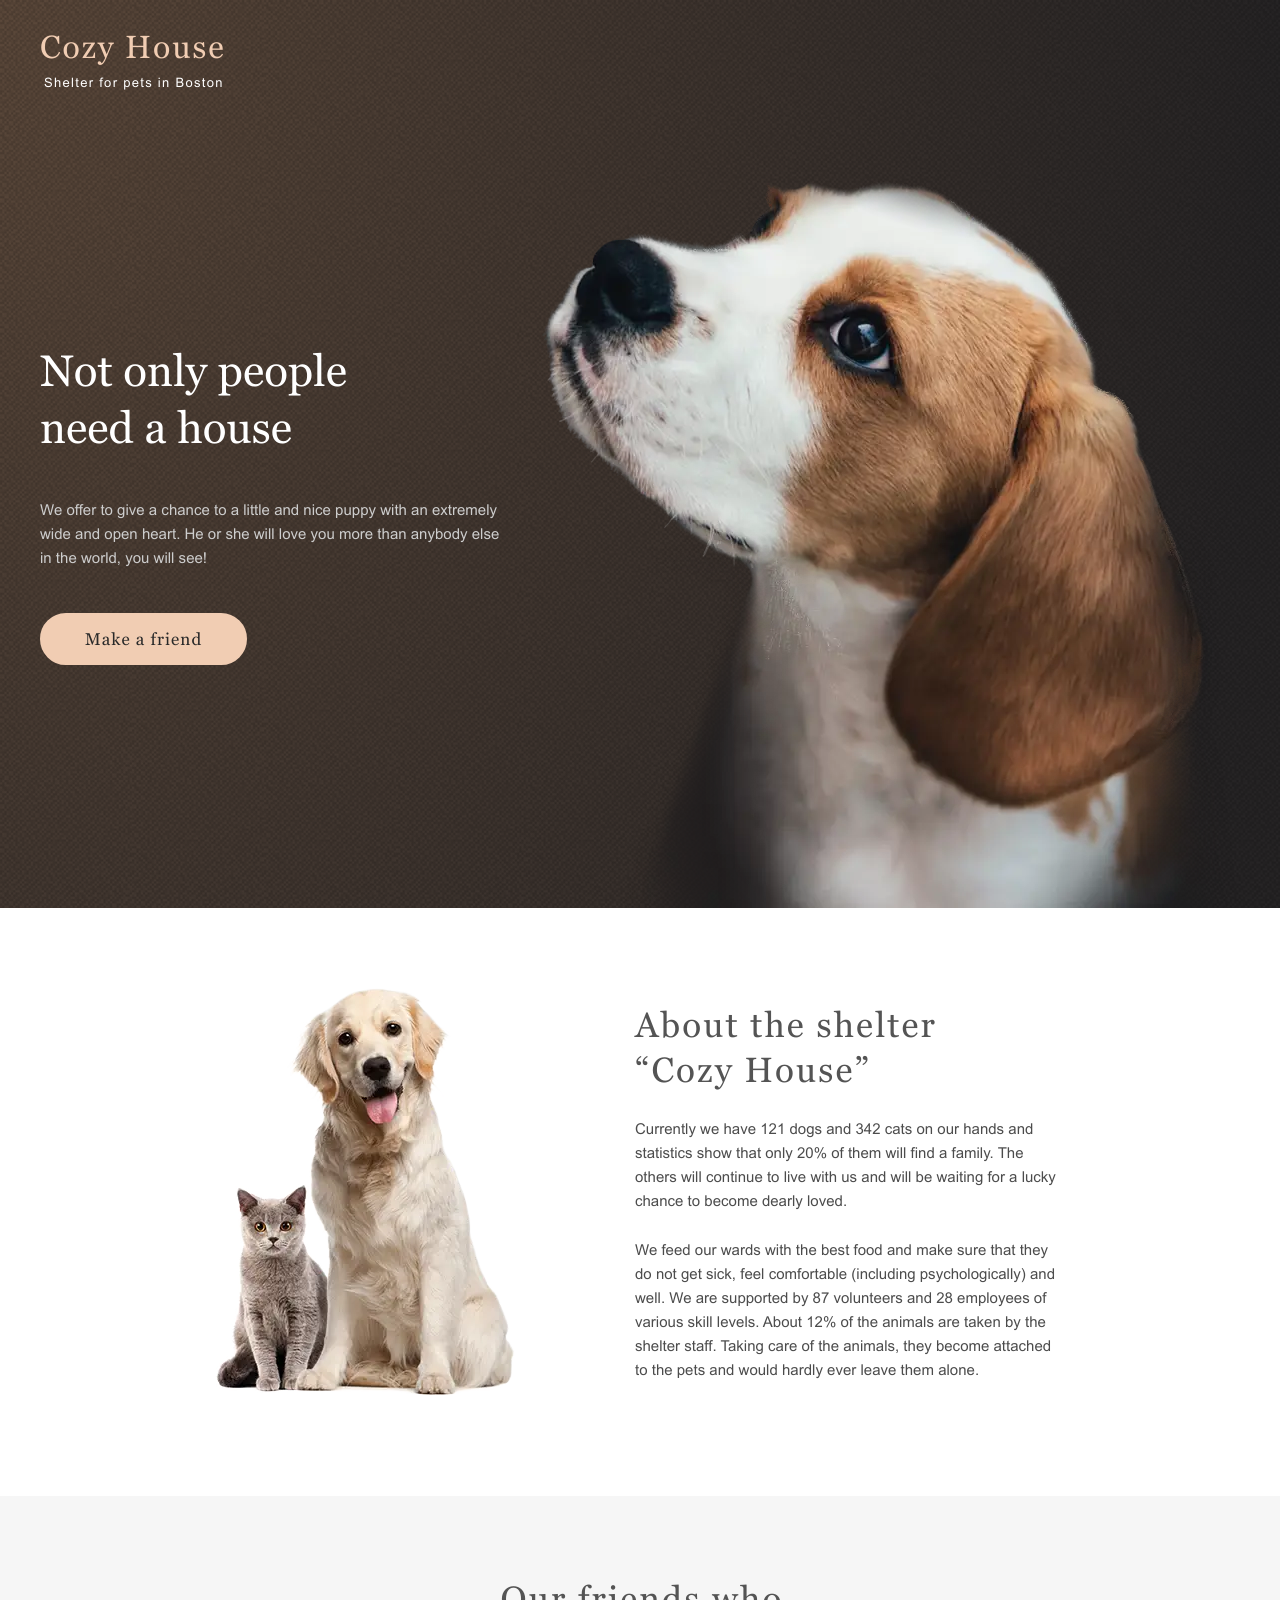
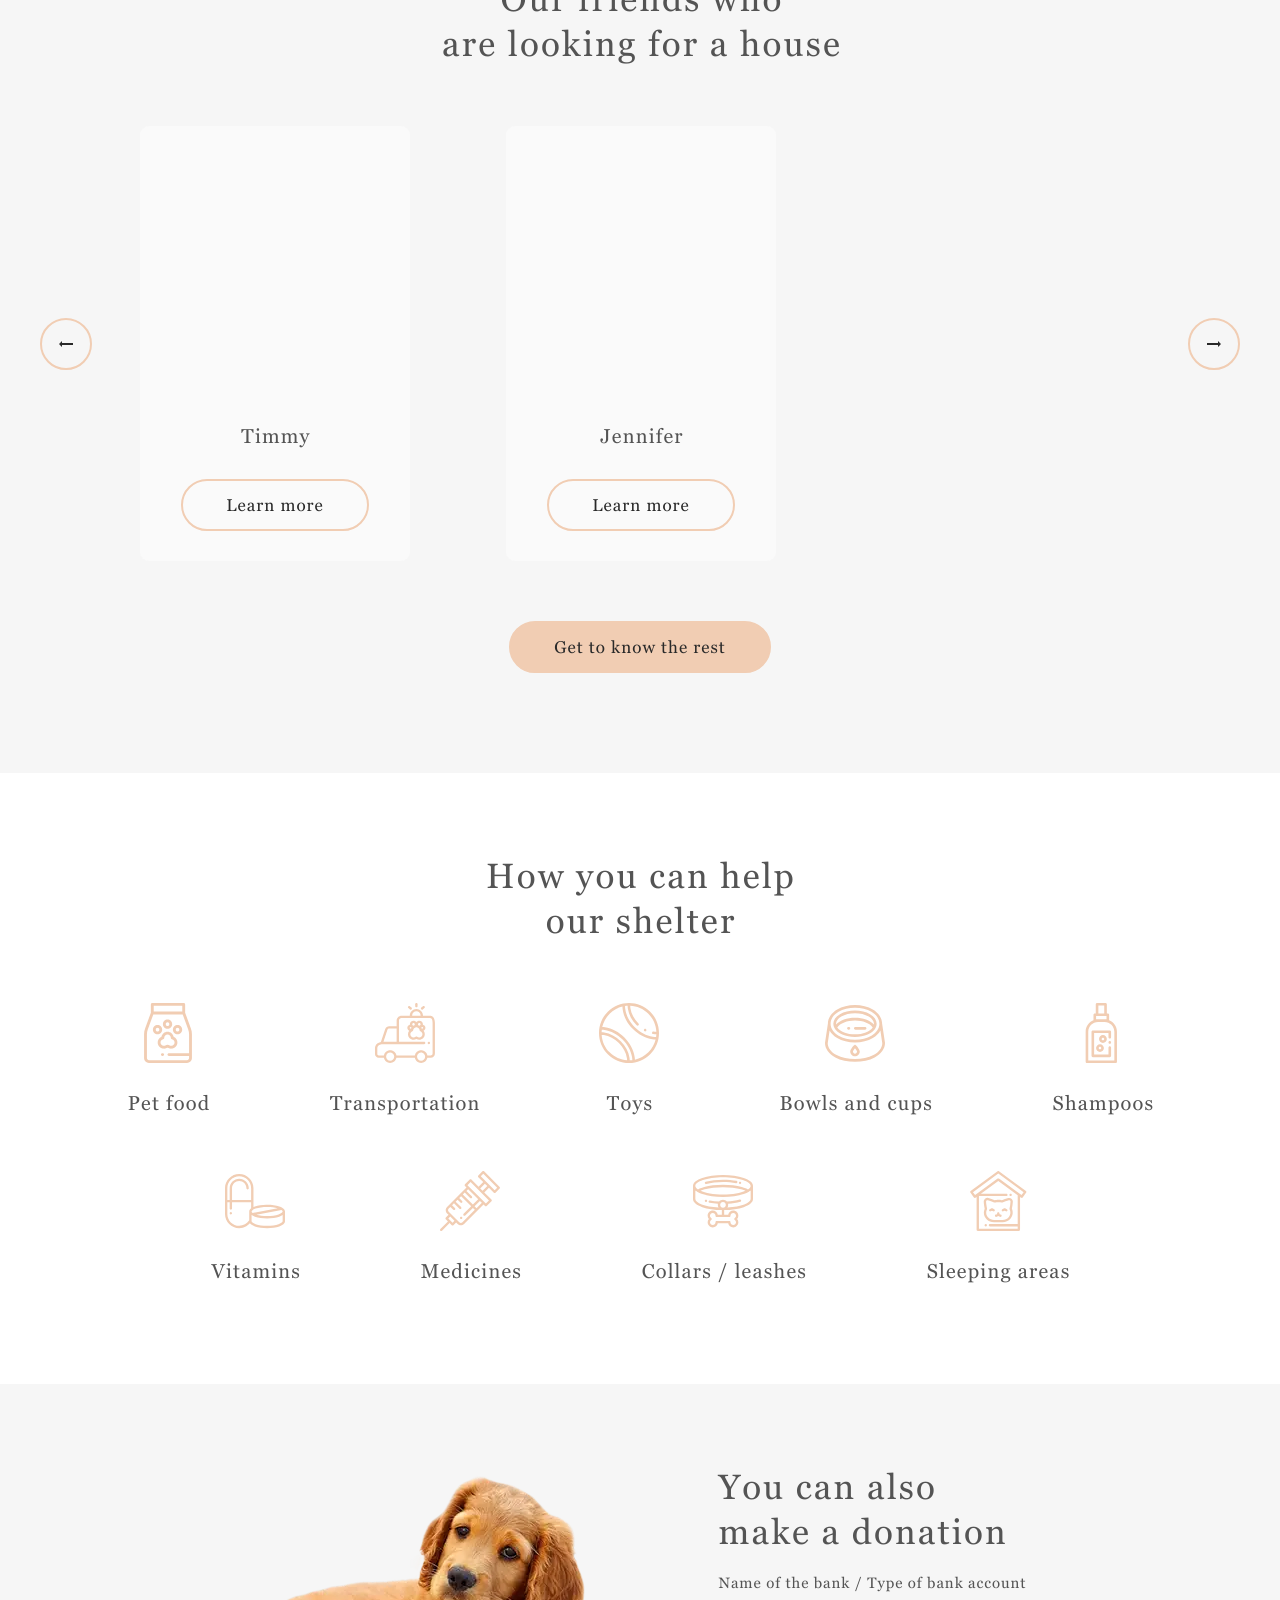
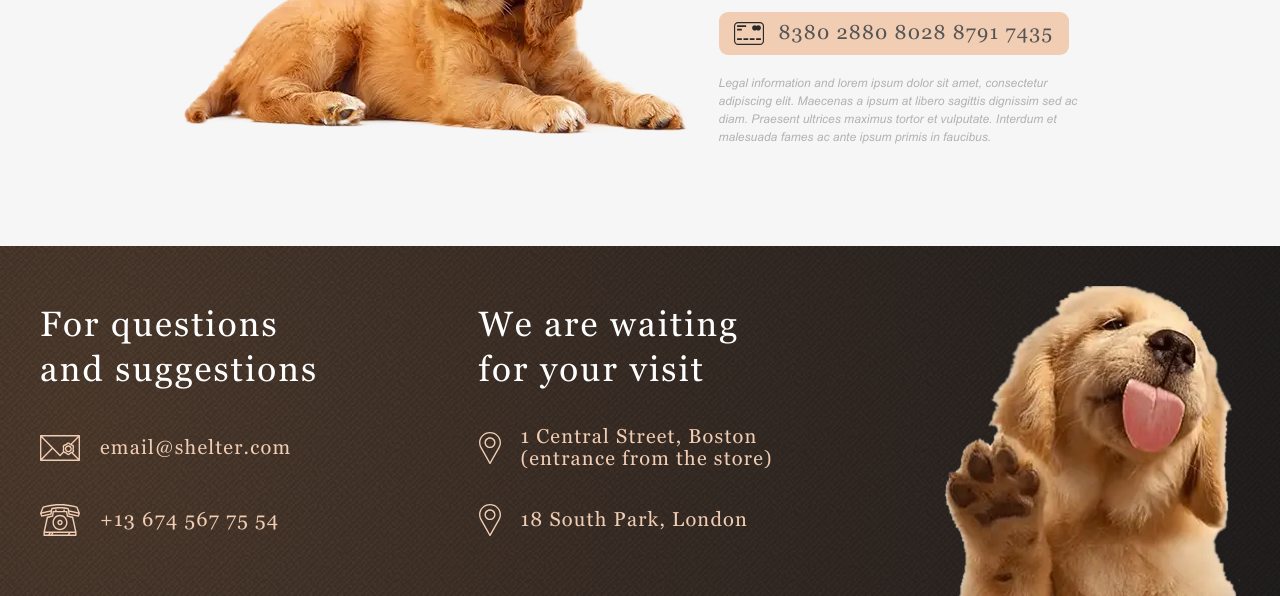
==== commit d3329f8d: "feat: add pagination functional" ====
--- a/shelter/index.html
+++ b/shelter/index.html
@@ -85,29 +85,7 @@
           </div>
 
           <div class="pets__slider-wrapper">
-            <ul class="pets__slider">
-              <li class="pets__slider-item">
-                <article class="pets__slider-card" data-index="3">
-                  <img class="pets__slider-img" src="./assets/img/pets/katrine.png" alt="Katrine">
-                  <h4 class="pets__slider-card-title">Katrine</h4>
-                  <button class="pets__card-btn oval-button oval-button_contur">Learn more</button>
-                </article>
-              </li>
-              <li class="pets__slider-item">
-                <article class="pets__slider-card" data-index="5">
-                  <img class="pets__slider-img" src="./assets/img/pets/jennifer.png" alt="Jennifer">
-                  <h4 class="pets__slider-card-title">Jennifer</h4>
-                  <button class="pets__card-btn oval-button oval-button_contur">Learn more</button>
-                </article>
-              </li>
-              <li class="pets__slider-item">
-                <article class="pets__slider-card" data-index="2">
-                  <img class="pets__slider-img" src="./assets/img/pets/woody.png" alt="Woody">
-                  <h4 class="pets__slider-card-title">Woody</h4>
-                  <button class="pets__card-btn oval-button oval-button_contur">Learn more</button>
-                </article>
-              </li>
-            </ul>
+            <ul class="pets__slider"></ul>
           </div>
 
           <div class="pets__slider-btn-wrapper pets__slider-btn-wrapper_right">
@@ -265,7 +243,9 @@
     </div>
   </footer>
 
-  <script src="./assets/js/index.js"></script>
+  <div class="overlay"></div>
+
+  <script src="./assets/js/index.js" type="module"></script>
 </body>
 
 </html>
--- a/shelter/assets/css/style.css
+++ b/shelter/assets/css/style.css
@@ -11,17 +11,27 @@
   --color-primary: #f1cdb3;
   --color-primary-light: #fddcc4;
   --transition: 0.4s ease;
-  --slider-margin: clamp(4px, 4px + (45 - 4) * (100vw - 1040px) / (1280 - 1040), 45px);
+  --slider-margin: clamp(9px, 9px + (48 - 9) * (100vw - 1041px) / (1280 - 1041), 48px);
 }
 
 @media only screen and (max-width: 1040px) {
   :root {
-    --slider-margin: clamp(20px, 20px + (85 - 20) * (100vw - 768px) / (1040 - 768), 85px);
+    --slider-margin: clamp(16px, 16px + (82 - 16) * (100vw - 768px) / (1041 - 768), 82px);
   }
 }
 @media only screen and (max-width: 767px) {
   :root {
-    --slider-margin: clamp(5px, 5px + (20 - 5) * (100vw - 730px) / (767 - 730), 20px);
+    --slider-margin: clamp(5px, 5px + (16 - 5) * (100vw - 730px) / (767 - 730), 16px);
+  }
+}
+@media only screen and (max-width: 730px) {
+  :root {
+    --slider-margin: clamp(20px, 20px + (150 - 20) * (100vw - 441px) / (730 - 441), 150px);
+  }
+}
+@media only screen and (max-width: 440px) {
+  :root {
+    --slider-margin: clamp(15px, 15px + (72 - 15) * (100vw - 320px) / (440 - 320), 72px);
   }
 }
 /*--- Fonts ---*/
@@ -190,6 +200,11 @@
   min-height: 100dvh;
 }
 
+.fixed-block {
+  position: fixed;
+  overflow: hidden;
+}
+
 .full-width {
   overflow-x: hidden;
   width: 100%;
@@ -205,10 +220,88 @@
   padding-right: clamp(30px, 30px + (40 - 30) * (100vw - 768px) / (1280 - 768), 40px);
 }
 
+/*--- Overlay ---*/
+.overlay {
+  position: fixed;
+  z-index: 10;
+  top: 0;
+  left: 0;
+  width: 100%;
+  height: 100%;
+  background-color: rgba(41, 41, 41, 0.6);
+  opacity: 0;
+  transform: translateX(-100%);
+}
+
+.fade-in {
+  animation-name: fade-in;
+  animation-duration: 0.4s;
+  animation-iteration-count: 1;
+  animation-timing-function: ease-in-out;
+  animation-fill-mode: forwards;
+}
+
+.fade-out {
+  animation-name: fade-out;
+  animation-duration: 0.4s;
+  animation-iteration-count: 1;
+  animation-timing-function: ease-in-out;
+  animation-fill-mode: forwards;
+}
+
+.overlay_active {
+  opacity: 1;
+  transform: translateX(0%);
+}
+
 @media only screen and (max-width: 767px) {
   .container {
     padding-left: clamp(20px, 20px + (30 - 20) * (100vw - 320px) / (767 - 320), 30px);
     padding-right: clamp(20px, 20px + (30 - 20) * (100vw - 320px) / (767 - 320), 30px);
+  }
+}
+@keyframes slide-left {
+  0% {
+    transform: translateX(0%);
+  }
+  100% {
+    transform: translateX(-50%);
+  }
+}
+@keyframes slide-right {
+  0% {
+    transform: translateX(-50%);
+  }
+  100% {
+    transform: translateX(0%);
+  }
+}
+@keyframes fade-in {
+  0% {
+    transform: translateX(-100%);
+    opacity: 0;
+  }
+  5% {
+    transform: translateX(0%);
+    opacity: 0;
+  }
+  100% {
+    transform: translateX(0%);
+    opacity: 1;
+  }
+}
+@keyframes fade-out {
+  0% {
+    transform: translateX(0%);
+    opacity: 1;
+  }
+  95% {
+    transform: translateX(0%);
+    opacity: 0;
+  }
+  100% {
+    transform: translateX(-100%);
+    opacity: 0;
   }
 }
 .oval-button {
@@ -279,6 +372,16 @@
   background-color: var(--color-primary);
 }
 
+.pets-page .mob-menu-btn {
+  border-top: 2px solid #000000;
+  border-bottom: 2px solid #000000;
+}
+.pets-page .mob-menu-btn::before {
+  background-color: #000000;
+  transition: var(--transition);
+  -webkit-transition: var(--transition);
+}
+
 @media (hover: hover) and (pointer: fine) {
   .oval-button:hover {
     background-color: var(--color-primary-light);
@@ -375,6 +478,22 @@
   color: var(--color-dark-l);
 }
 
+.overlay {
+  position: fixed;
+  z-index: 10;
+  top: 0;
+  left: 0;
+  width: 100%;
+  height: 100%;
+  background-color: rgba(41, 41, 41, 0.6);
+  opacity: 0;
+  transform: translateX(-100%);
+}
+.overlay_active {
+  opacity: 1;
+  transform: translateX(0%);
+}
+
 @media (hover: hover) and (pointer: fine) {
   .menu__link:hover {
     color: var(--color-light-s);
@@ -397,10 +516,45 @@
 }
 @media only screen and (max-width: 767px) {
   .menu {
-    display: none;
+    justify-content: center;
+    position: fixed;
+    z-index: 20;
+    top: 0;
+    right: 0;
+    width: 320px;
+    height: 100dvh;
+    background-color: #292929;
+    transform: translateX(100%);
+    transition: var(--transition);
+    -webkit-transition: var(--transition);
+  }
+  .menu__list {
+    flex-direction: column;
+    align-items: center;
+    gap: 40px;
+  }
+  .menu__link {
+    font-size: 32px;
+    line-height: 155%;
+    color: var(--color-dark-s) !important;
+  }
+  .menu_active {
+    transform: translateX(0);
+  }
+  .menu__link_active {
+    color: var(--color-light-s) !important;
+    border-bottom: 3px solid var(--color-primary);
   }
   .mob-menu-btn {
     display: flex;
+  }
+  .mob-menu-btn_active {
+    transform: rotate(90deg);
+    border-top: 2px solid var(--color-primary) !important;
+    border-bottom: 2px solid var(--color-primary) !important;
+  }
+  .mob-menu-btn_active::before {
+    background-color: var(--color-primary) !important;
   }
 }
 .main {
@@ -615,6 +769,7 @@
   transform: translate(2px, 1px);
 }
 .pets__slider-container {
+  position: relative;
   display: flex;
   justify-content: space-between;
   width: 100%;
@@ -645,17 +800,11 @@
 }
 .pets__slider-wrapper {
   display: flex;
-  justify-content: center;
   margin: 0px;
   padding: 60px 0px 60px 0px;
   overflow: hidden;
   width: 100%;
   position: relative;
-}
-.pets__slider-wrapper::after {
-  left: auto;
-  right: 0;
-  background: linear-gradient(90deg, rgba(246, 246, 246, 0) 0%, rgb(246, 246, 246) 50%, rgb(246, 246, 246) 100%);
 }
 .pets__slider {
   display: flex;
@@ -704,6 +853,20 @@
   display: flex;
   margin: 31px auto 0px auto;
 }
+.pets__slider_shift-left {
+  animation-name: slide-left;
+  animation-duration: 1s;
+  animation-iteration-count: 1;
+  animation-timing-function: ease-in-out;
+  animation-fill-mode: forwards;
+}
+.pets__slider_shift-right {
+  animation-name: slide-right;
+  animation-duration: 1s;
+  animation-iteration-count: 1;
+  animation-timing-function: ease-in-out;
+  animation-fill-mode: forwards;
+}
 
 .pets-page .pets {
   min-height: 1342px;
@@ -721,11 +884,6 @@
     border: 2px solid var(--color-primary-light);
   }
 }
-@media only screen and (max-width: 1040px) {
-  .pets__slider-item:nth-child(3) {
-    display: none;
-  }
-}
 @media only screen and (max-width: 767px) {
   .pets__container {
     padding-left: clamp(10px, 10px + (30 - 10) * (100vw - 380px) / (767 - 380), 30px);
@@ -741,11 +899,6 @@
   .pets__slider-wrapper {
     padding-top: clamp(42px, 42px + (60 - 42) * (100vw - 380px) / (767 - 380), 60px);
     padding-bottom: clamp(20px, 20px + (60 - 20) * (100vw - 380px) / (767 - 380), 60px);
-  }
-}
-@media only screen and (max-width: 730px) {
-  .pets__slider-item:nth-child(2) {
-    display: none;
   }
 }
 @media only screen and (max-width: 440px) {
@@ -1039,7 +1192,7 @@
   display: flex;
   flex-wrap: wrap;
   justify-content: center;
-  margin: 45px 0px 0px 0px;
+  margin-top: clamp(15px, 15px + (45 - 15) * (100vw - 768px) / (1280 - 768), 45px);
   gap: 30px 40px;
   padding: 14px 0px 14px 0px;
 }
@@ -1079,7 +1232,7 @@
 .our-friends__buttons-wrapper {
   display: flex;
   justify-content: center;
-  margin: 45px 0px 0px 0px;
+  margin-top: clamp(26px, 26px + (45 - 26) * (100vw - 768px) / (1280 - 768), 45px);
   gap: 20px;
 }
 .our-friends__btn_counter {
@@ -1097,6 +1250,29 @@
   .our-friends__card:hover .oval-button {
     background-color: var(--color-primary-light);
     border: 2px solid var(--color-primary-light);
+  }
+}
+@media only screen and (max-width: 768px) {
+  .our-friends__container {
+    padding-bottom: clamp(76px, 76px + (100 - 76) * (100vw - 768px) / (1280 - 768), 100px);
+  }
+}
+@media only screen and (max-width: 634px) {
+  .our-friends__container {
+    padding-top: clamp(42px, 42px + (80 - 42) * (100vw - 380px) / (634 - 380), 80px);
+    padding-left: clamp(10px, 10px + (20 - 10) * (100vw - 380px) / (634 - 380), 20px);
+    padding-right: clamp(10px, 10px + (20 - 10) * (100vw - 380px) / (634 - 380), 20px);
+    padding-bottom: clamp(42px, 42px + (76 - 42) * (100vw - 380px) / (634 - 380), 76px);
+  }
+  .our-friends__title {
+    font-size: clamp(25px, 25px + (35 - 25) * (100vw - 380px) / (634 - 380), 35px);
+  }
+  .our-friends__cards-wrapper {
+    margin-top: 26px;
+  }
+  .our-friends__buttons-wrapper {
+    margin-top: 28px;
+    gap: clamp(10px, 10px + (20 - 10) * (100vw - 380px) / (634 - 380), 20px);
   }
 }
 .footer {
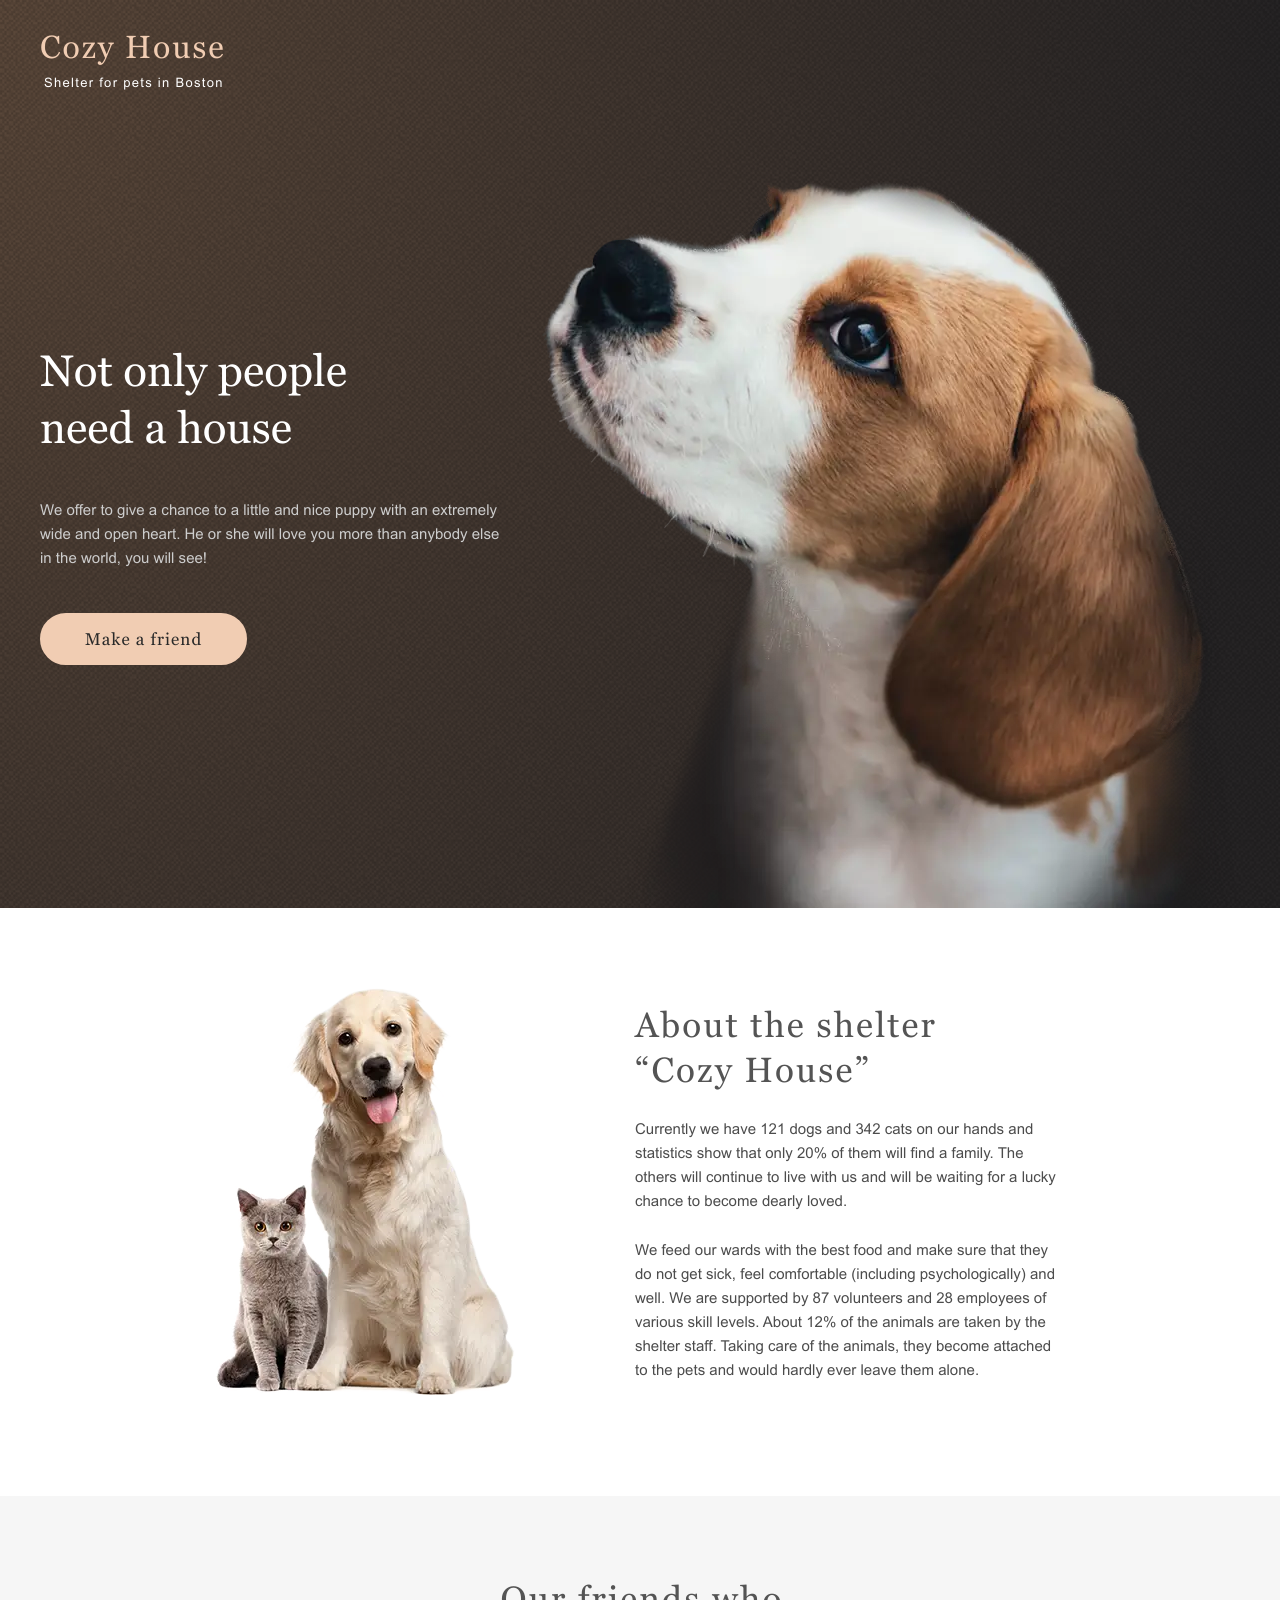
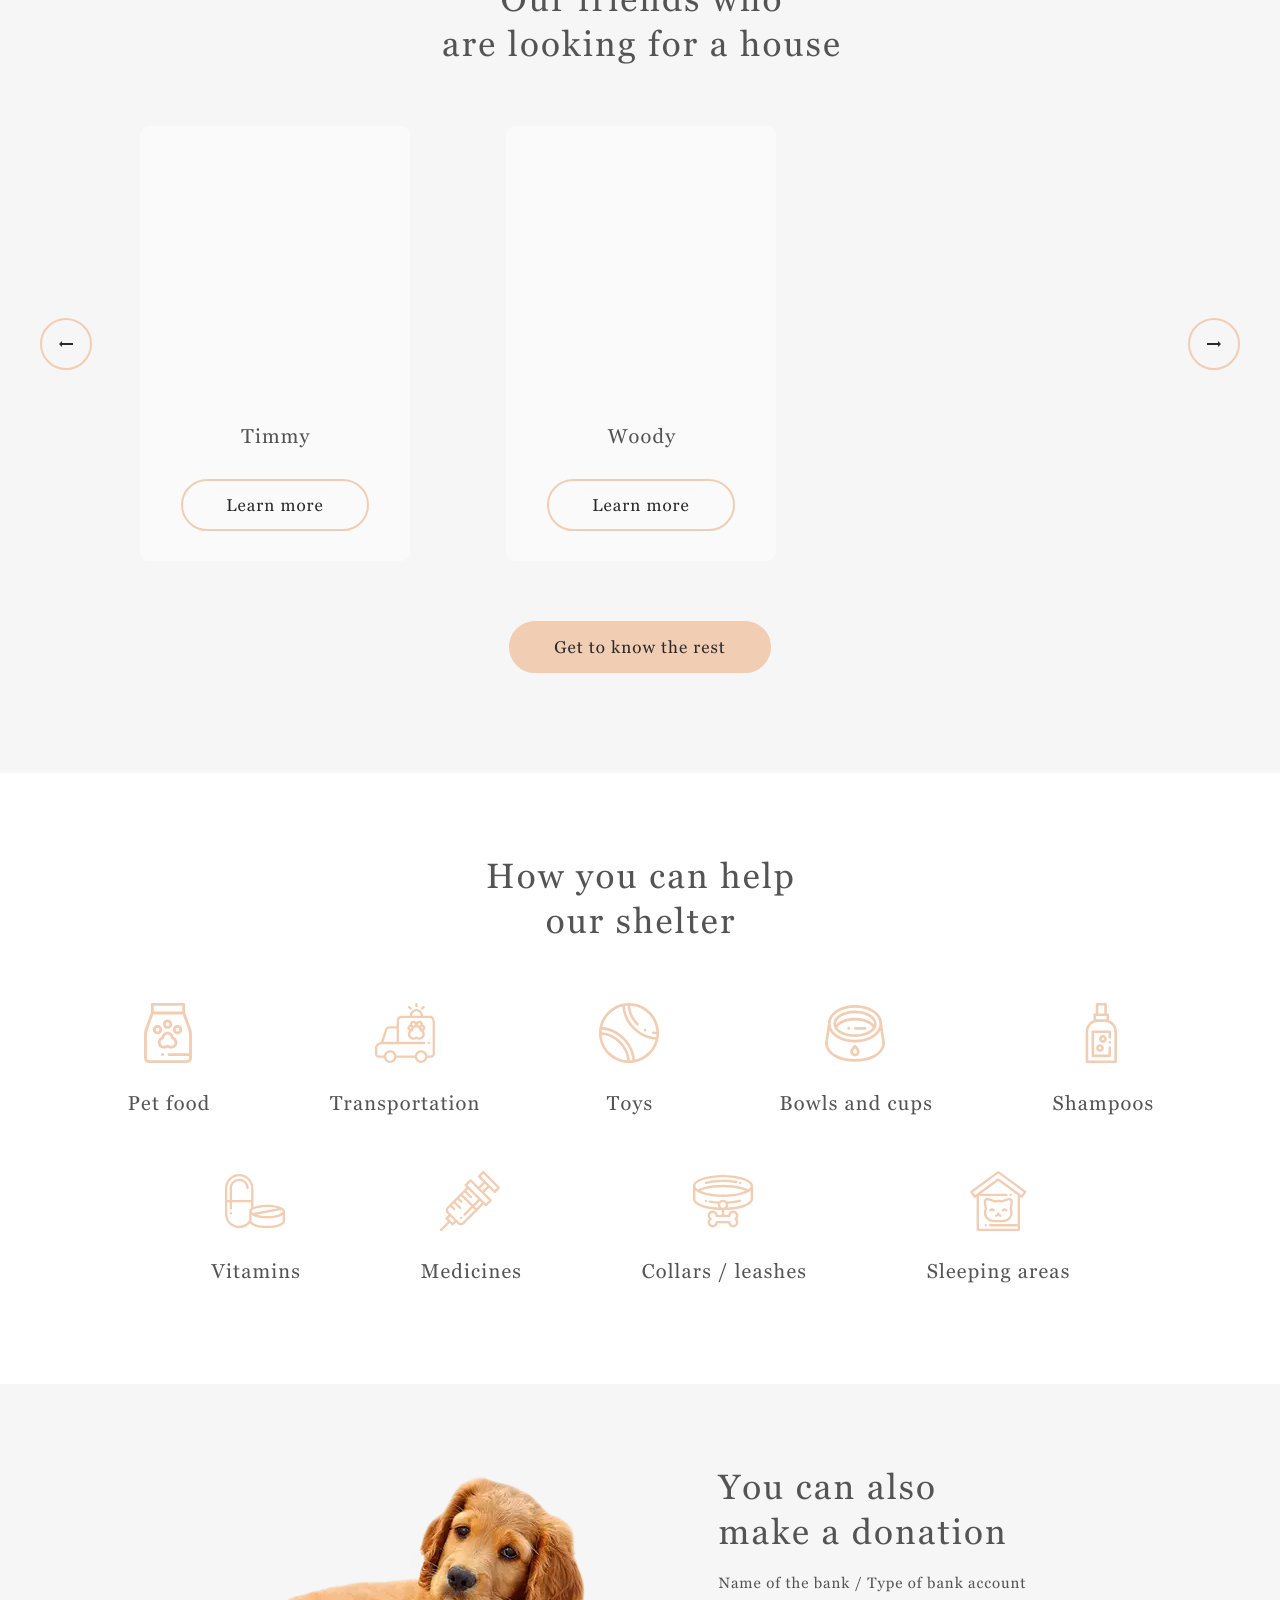
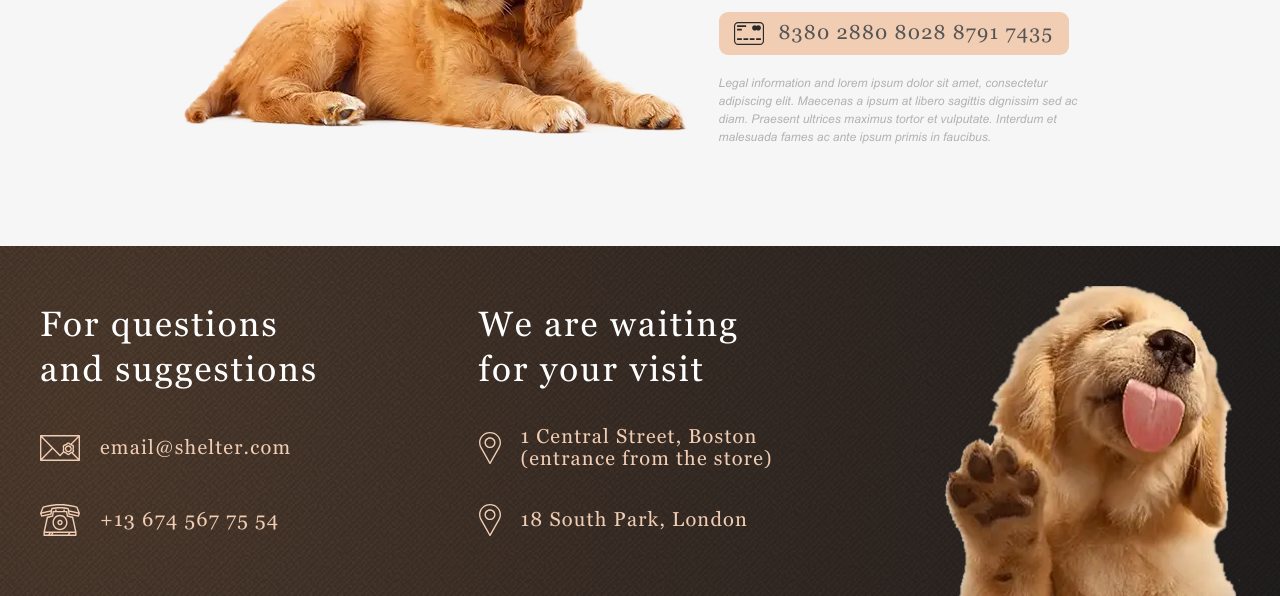
==== commit 1ee99a40: "feat: add animation for pagination" ====
--- a/shelter/index.html
+++ b/shelter/index.html
@@ -243,7 +243,37 @@
     </div>
   </footer>
 
+  <!-- Overlay -->
   <div class="overlay"></div>
+
+  <!-- Popup -->
+  <div class="popup-wrapper popup_on popup-wrapper_active">
+    <div class="popup">
+      <button class="round-btn popup__close">
+        <svg width="12" height="12" viewBox="0 0 12 12" fill="none" xmlns="http://www.w3.org/2000/svg">
+          <path fill-rule="evenodd" clip-rule="evenodd"
+            d="M7.42618 6.00003L11.7046 1.72158C12.0985 1.32775 12.0985 0.689213 11.7046 0.295433C11.3108 -0.0984027 10.6723 -0.0984027 10.2785 0.295433L5.99998 4.57394L1.72148 0.295377C1.32765 -0.098459 0.68917 -0.098459 0.295334 0.295377C-0.0984448 0.689213 -0.0984448 1.32775 0.295334 1.72153L4.57383 5.99997L0.295334 10.2785C-0.0984448 10.6723 -0.0984448 11.3108 0.295334 11.7046C0.68917 12.0985 1.32765 12.0985 1.72148 11.7046L5.99998 7.42612L10.2785 11.7046C10.6723 12.0985 11.3108 12.0985 11.7046 11.7046C12.0985 11.3108 12.0985 10.6723 11.7046 10.2785L7.42618 6.00003Z"
+            fill="#292929"></path>
+        </svg>
+      </button>
+      <div class="popup__img-wrapper"><img class="popup__img" src="./assets/img/pets/freddie.webp" alt="Freddie">
+      </div>
+      <div class="popup__content-wrapper">
+        <h3 class="popup__title">Freddie</h3>
+        <h4 class="popup__subtitle">Cat - British Shorthair</h4>
+        <p class="popup__description">Freddie is a little shy at first, but very sweet when he warms up. He likes
+          playing
+          with shoe strings and bottle caps. He is quick to learn the rhythms of his human’s daily life. Freddie has
+          bounced around a lot in his life, and is looking to find his forever home.</p>
+        <ul class="popup__list">
+          <li class="popup__list-item"><span>Age:</span> 2 months</li>
+          <li class="popup__list-item"><span>Inoculations:</span> rabies</li>
+          <li class="popup__list-item"><span>Diseases:</span> none</li>
+          <li class="popup__list-item"><span>Parasites:</span> none</li>
+        </ul>
+      </div>
+    </div>
+  </div>
 
   <script src="./assets/js/index.js" type="module"></script>
 </body>
--- a/shelter/assets/css/style.css
+++ b/shelter/assets/css/style.css
@@ -304,6 +304,46 @@
     opacity: 0;
   }
 }
+@keyframes slideOutLeft {
+  from {
+    transform: translateX(0);
+    opacity: 1;
+  }
+  to {
+    transform: translateX(-100%);
+    opacity: 0;
+  }
+}
+@keyframes slideOutRight {
+  from {
+    transform: translateX(0);
+    opacity: 1;
+  }
+  to {
+    transform: translateX(100%);
+    opacity: 0;
+  }
+}
+@keyframes slideInLeft {
+  from {
+    transform: translateX(100%);
+    opacity: 0;
+  }
+  to {
+    transform: translateX(0);
+    opacity: 1;
+  }
+}
+@keyframes slideInRight {
+  from {
+    transform: translateX(-100%);
+    opacity: 0;
+  }
+  to {
+    transform: translateX(0);
+    opacity: 1;
+  }
+}
 .oval-button {
   display: inline-flex;
   justify-content: center;
@@ -398,6 +438,21 @@
     background-color: transparent;
   }
 }
+.popup-wrapper {
+  position: fixed;
+  display: flex;
+  justify-content: center;
+  align-items: center;
+  z-index: 10;
+  top: 0;
+  left: 0;
+  width: 100%;
+  height: 100%;
+  background-color: rgba(41, 41, 41, 0.6);
+  opacity: 0;
+  transform: translateX(-100%);
+}
+
 .header {
   display: flex;
   justify-content: center;
@@ -1195,6 +1250,9 @@
   margin-top: clamp(15px, 15px + (45 - 15) * (100vw - 768px) / (1280 - 768), 45px);
   gap: 30px 40px;
   padding: 14px 0px 14px 0px;
+  overflow: hidden;
+  position: relative;
+  will-change: transform, opacity;
 }
 .our-friends__card {
   width: 270px;
@@ -1238,6 +1296,22 @@
 .our-friends__btn_counter {
   background-color: var(--color-primary);
   pointer-events: none;
+}
+
+.slide-out-left {
+  animation: slideOutLeft cubic-bezier(0.455, 0.03, 0.515, 0.955) ease-in-out forwards;
+}
+
+.slide-out-right {
+  animation: slideOutRight 400ms ease-in-out forwards;
+}
+
+.slide-in-left {
+  animation: slideInLeft 400ms ease-out forwards;
+}
+
+.slide-in-right {
+  animation: slideInRight 400ms ease-out forwards;
 }
 
 @media (hover: hover) and (pointer: fine) {
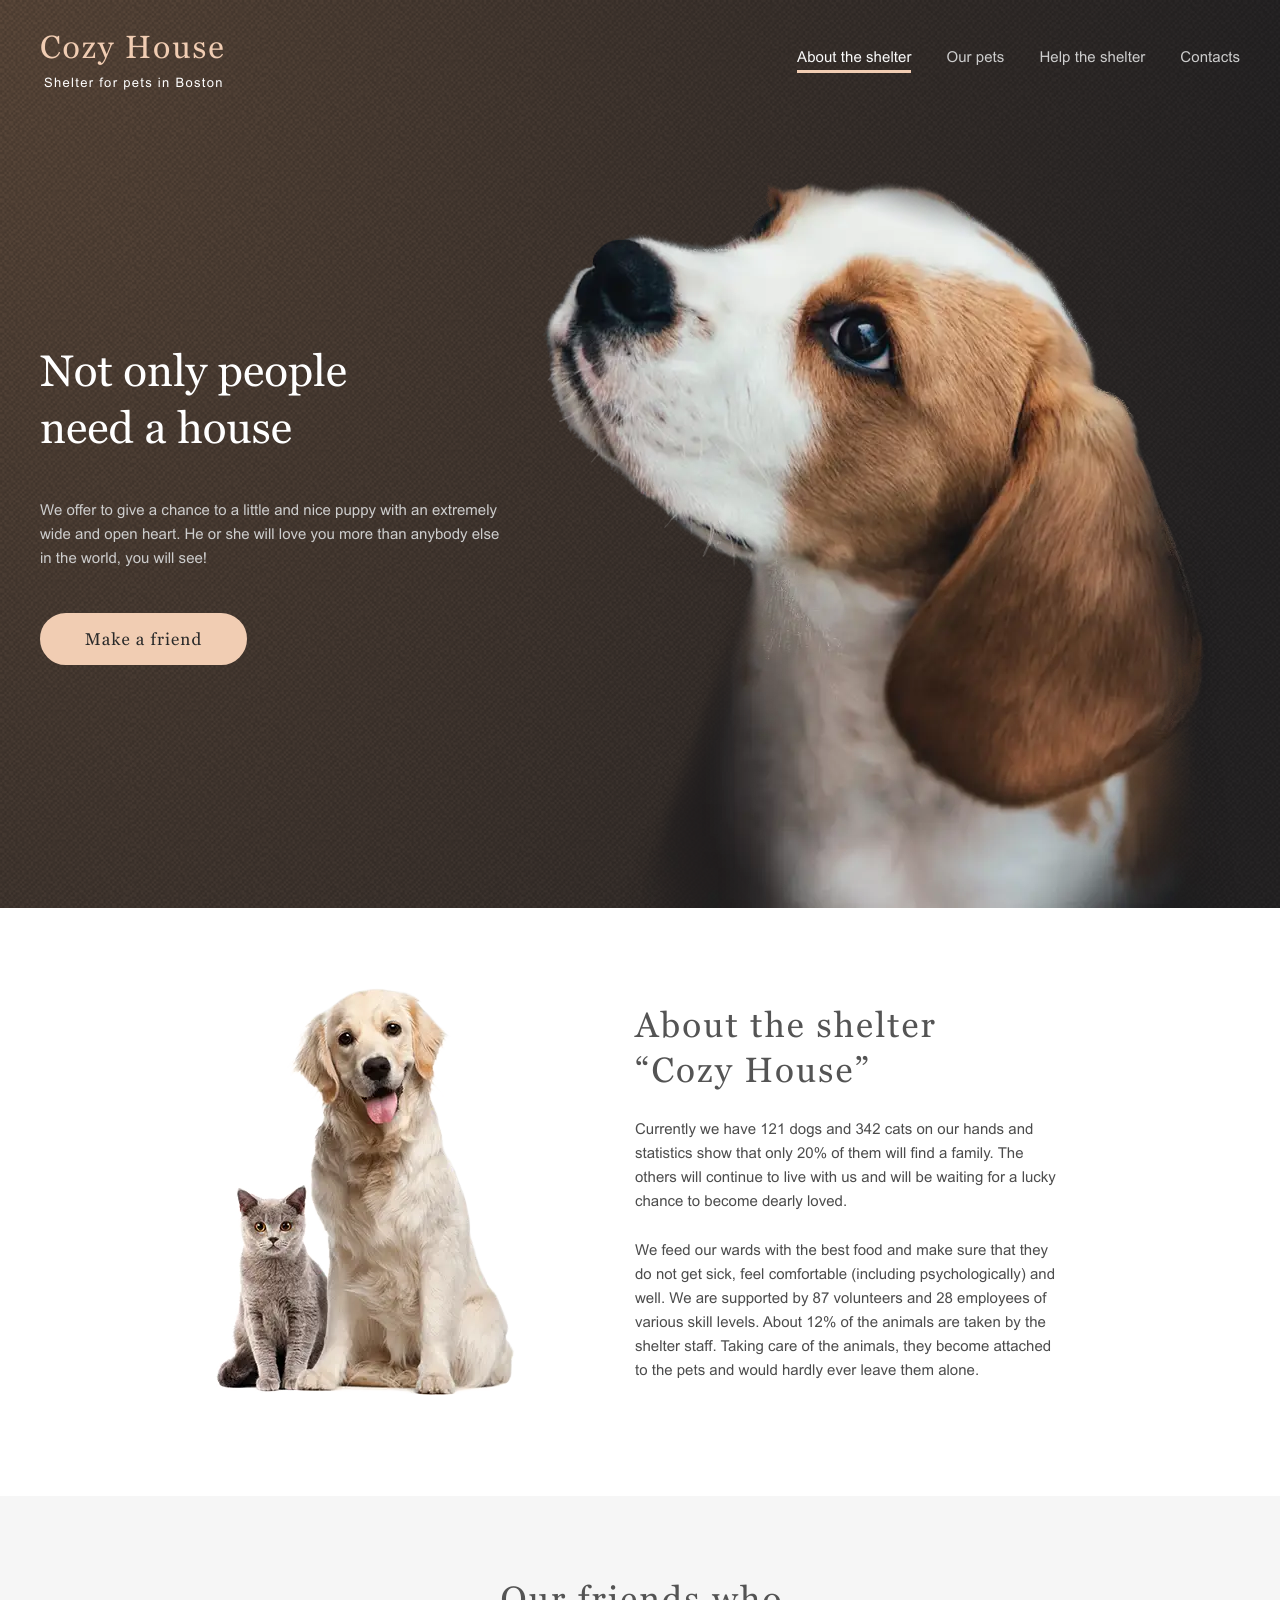
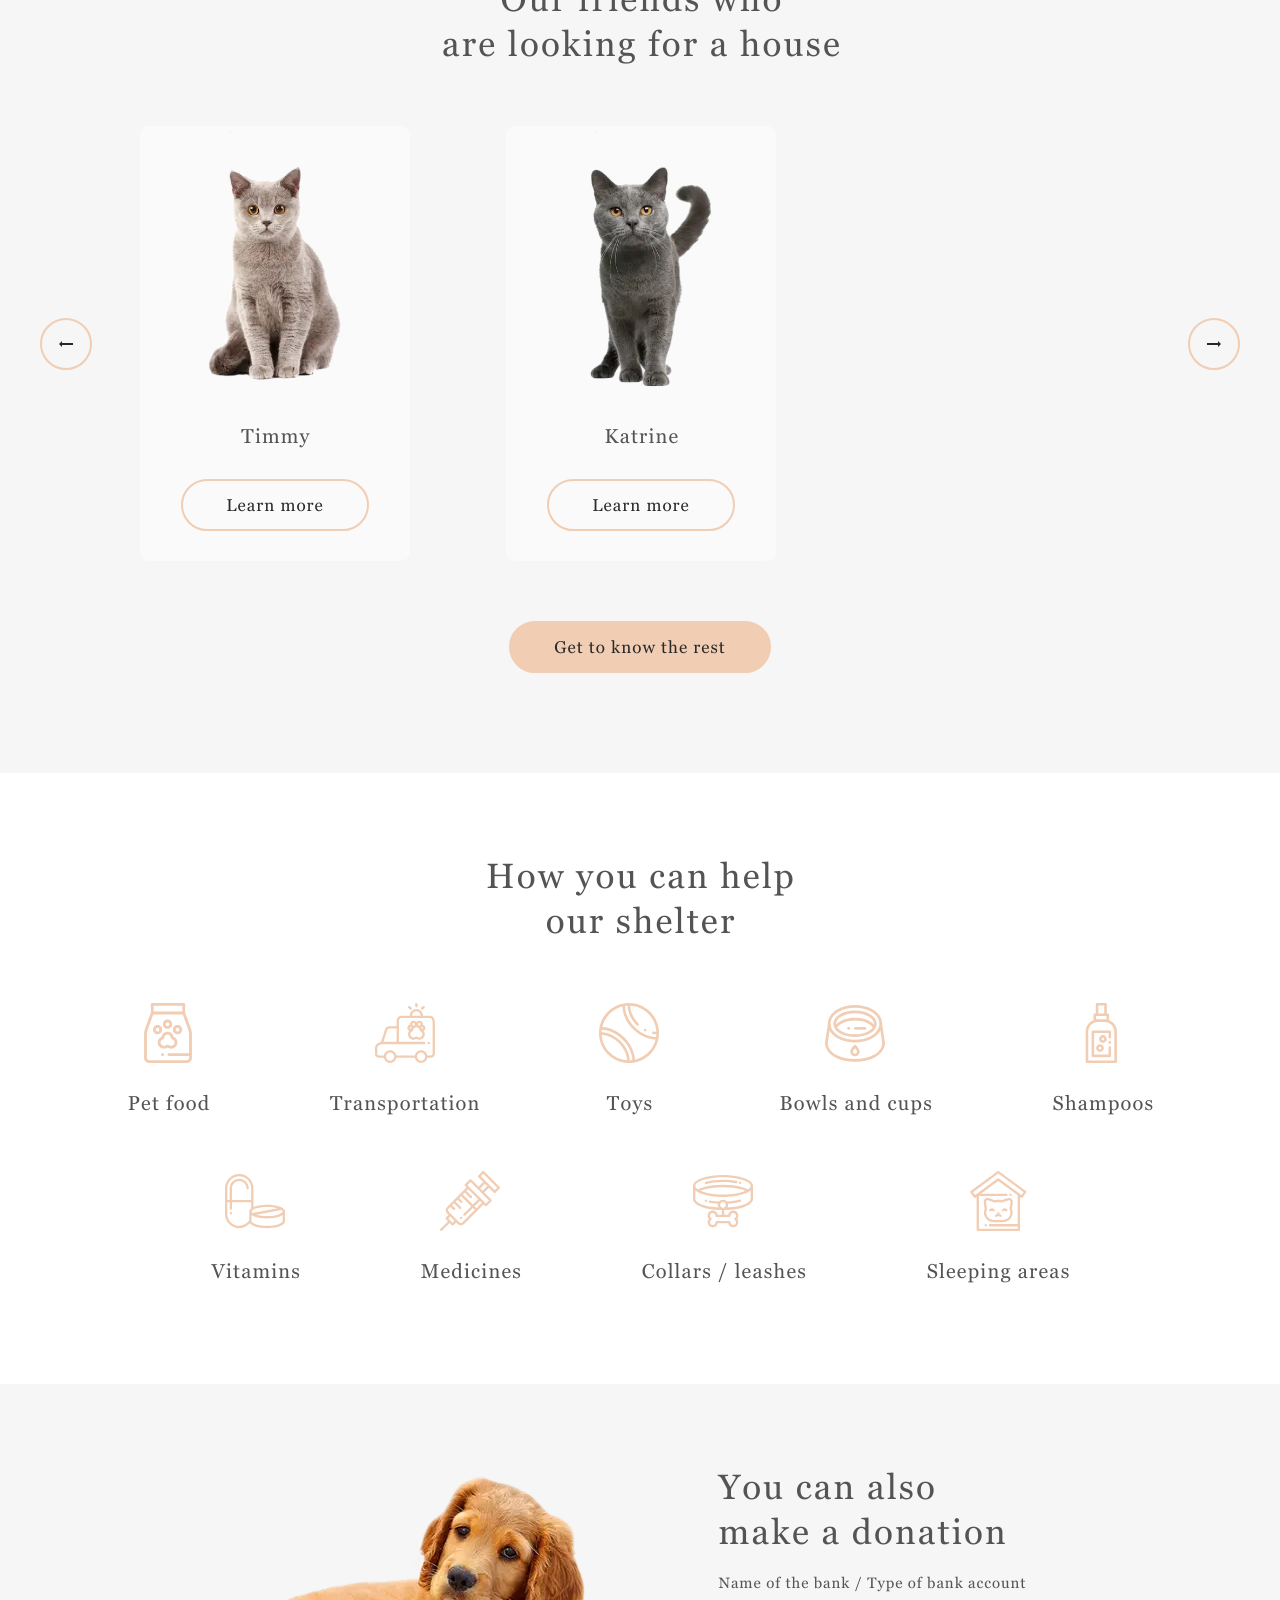
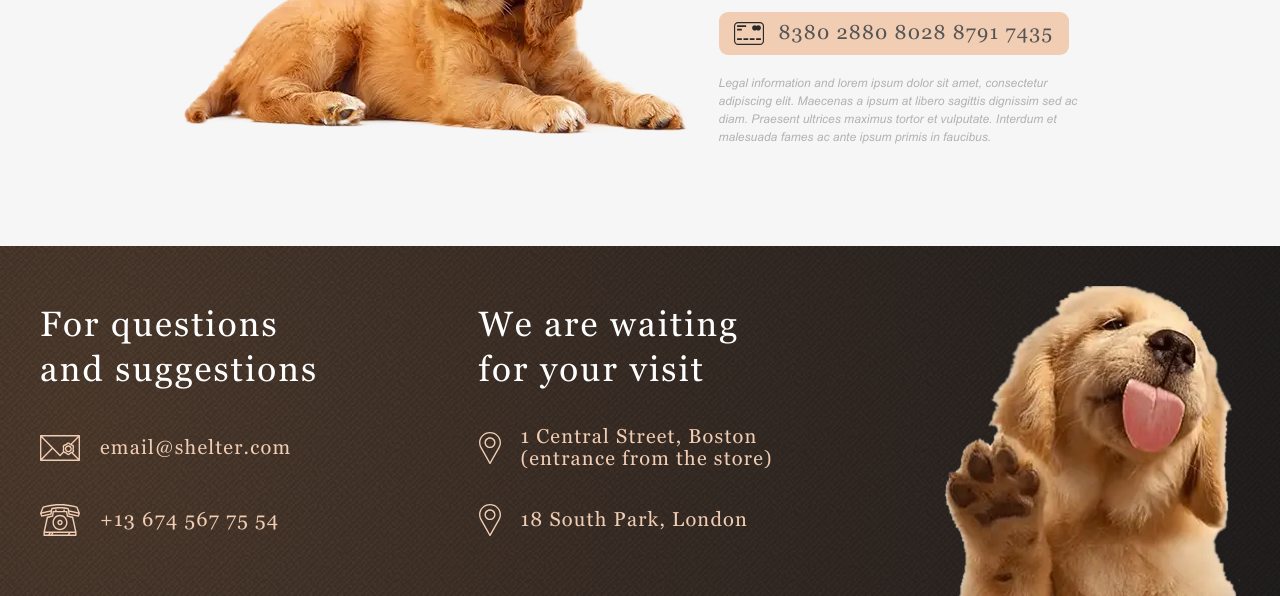
==== commit 5e6b5c64: "feat: add popup functional" ====
--- a/shelter/index.html
+++ b/shelter/index.html
@@ -247,7 +247,7 @@
   <div class="overlay"></div>
 
   <!-- Popup -->
-  <div class="popup-wrapper popup_on popup-wrapper_active">
+  <div class="popup-wrapper">
     <div class="popup">
       <button class="round-btn popup__close">
         <svg width="12" height="12" viewBox="0 0 12 12" fill="none" xmlns="http://www.w3.org/2000/svg">
--- a/shelter/assets/css/style.css
+++ b/shelter/assets/css/style.css
@@ -452,7 +452,115 @@
   opacity: 0;
   transform: translateX(-100%);
 }
-
+.popup-wrapper_active {
+  opacity: 1;
+  transform: translateX(0%);
+}
+
+.popup {
+  width: 100%;
+  max-width: 900px;
+  background-color: var(--color-light-xl);
+  border-radius: 9px;
+  box-shadow: 0 2px 35px 14px rgba(13, 13, 13, 0.04);
+  position: relative;
+  display: flex;
+  margin-left: 69px;
+  margin-right: 69px;
+}
+.popup__close {
+  position: absolute;
+  top: -52px;
+  right: -42px;
+  cursor: pointer;
+}
+.popup__img-wrapper {
+  width: clamp(350px, 350px + (500 - 350) * (100vw - 768px) / (1280 - 768), 500px);
+  aspect-ratio: 1/1;
+  overflow: hidden;
+  border-radius: 9px 0 0 9px;
+  display: flex;
+  justify-content: center;
+  align-items: center;
+  flex-shrink: 0;
+}
+.popup__content-wrapper {
+  padding-left: clamp(5px, 5px + (29 - 5) * (100vw - 768px) / (1280 - 768), 29px);
+  padding-right: clamp(9px, 9px + (20 - 9) * (100vw - 768px) / (1280 - 768), 20px);
+  padding-top: clamp(9px, 9px + (20 - 9) * (100vw - 768px) / (1280 - 768), 20px);
+  padding-bottom: clamp(9px, 9px + (20 - 9) * (100vw - 768px) / (1280 - 768), 20px);
+}
+.popup__title {
+  font-family: "Georgia";
+  font-weight: 400;
+  font-style: normal;
+  font-size: 35px;
+  line-height: 1.3;
+  letter-spacing: 0.06em;
+  color: #000000;
+  margin: 0;
+}
+.popup__subtitle {
+  font-family: "Georgia";
+  font-weight: 400;
+  font-style: normal;
+  font-size: 20px;
+  line-height: 1.15;
+  letter-spacing: 0.06em;
+  color: #000000;
+  margin: 10px 0 0 0;
+}
+.popup__description {
+  font-family: "Georgia";
+  font-weight: 400;
+  font-size: 15px;
+  line-height: 1.1;
+  letter-spacing: 0.06em;
+  color: #000000;
+  margin-top: clamp(20px, 20px + (40 - 20) * (100vw - 768px) / (1280 - 768), 40px);
+  margin-left: 0;
+  margin-right: 0;
+  margin-bottom: 0;
+}
+.popup__list {
+  padding: 0;
+  margin-top: clamp(20px, 20px + (40 - 20) * (100vw - 768px) / (1280 - 768), 40px);
+  margin-left: 15px;
+  margin-right: 0;
+  margin-bottom: 0;
+  list-style: disc;
+}
+.popup__list-item {
+  font-family: "Georgia";
+  font-weight: 400;
+  font-size: 15px;
+  line-height: 1.1;
+  letter-spacing: 0.06em;
+  color: #000000;
+  margin: 10px 0 0 0;
+}
+.popup__list-item span {
+  font-weight: 700;
+}
+.popup__list-item::marker {
+  color: var(--color-primary);
+}
+
+@media only screen and (max-width: 767px) {
+  .popup {
+    margin-left: clamp(40px, 40px + (69 - 40) * (100vw - 320px) / (767 - 320), 69px);
+    margin-right: clamp(40px, 40px + (69 - 40) * (100vw - 320px) / (767 - 320), 69px);
+  }
+  .popup__close {
+    right: -35px;
+  }
+  .popup__img-wrapper {
+    display: none;
+  }
+  .popup__content-wrapper {
+    padding: 10px;
+  }
+}
 .header {
   display: flex;
   justify-content: center;
